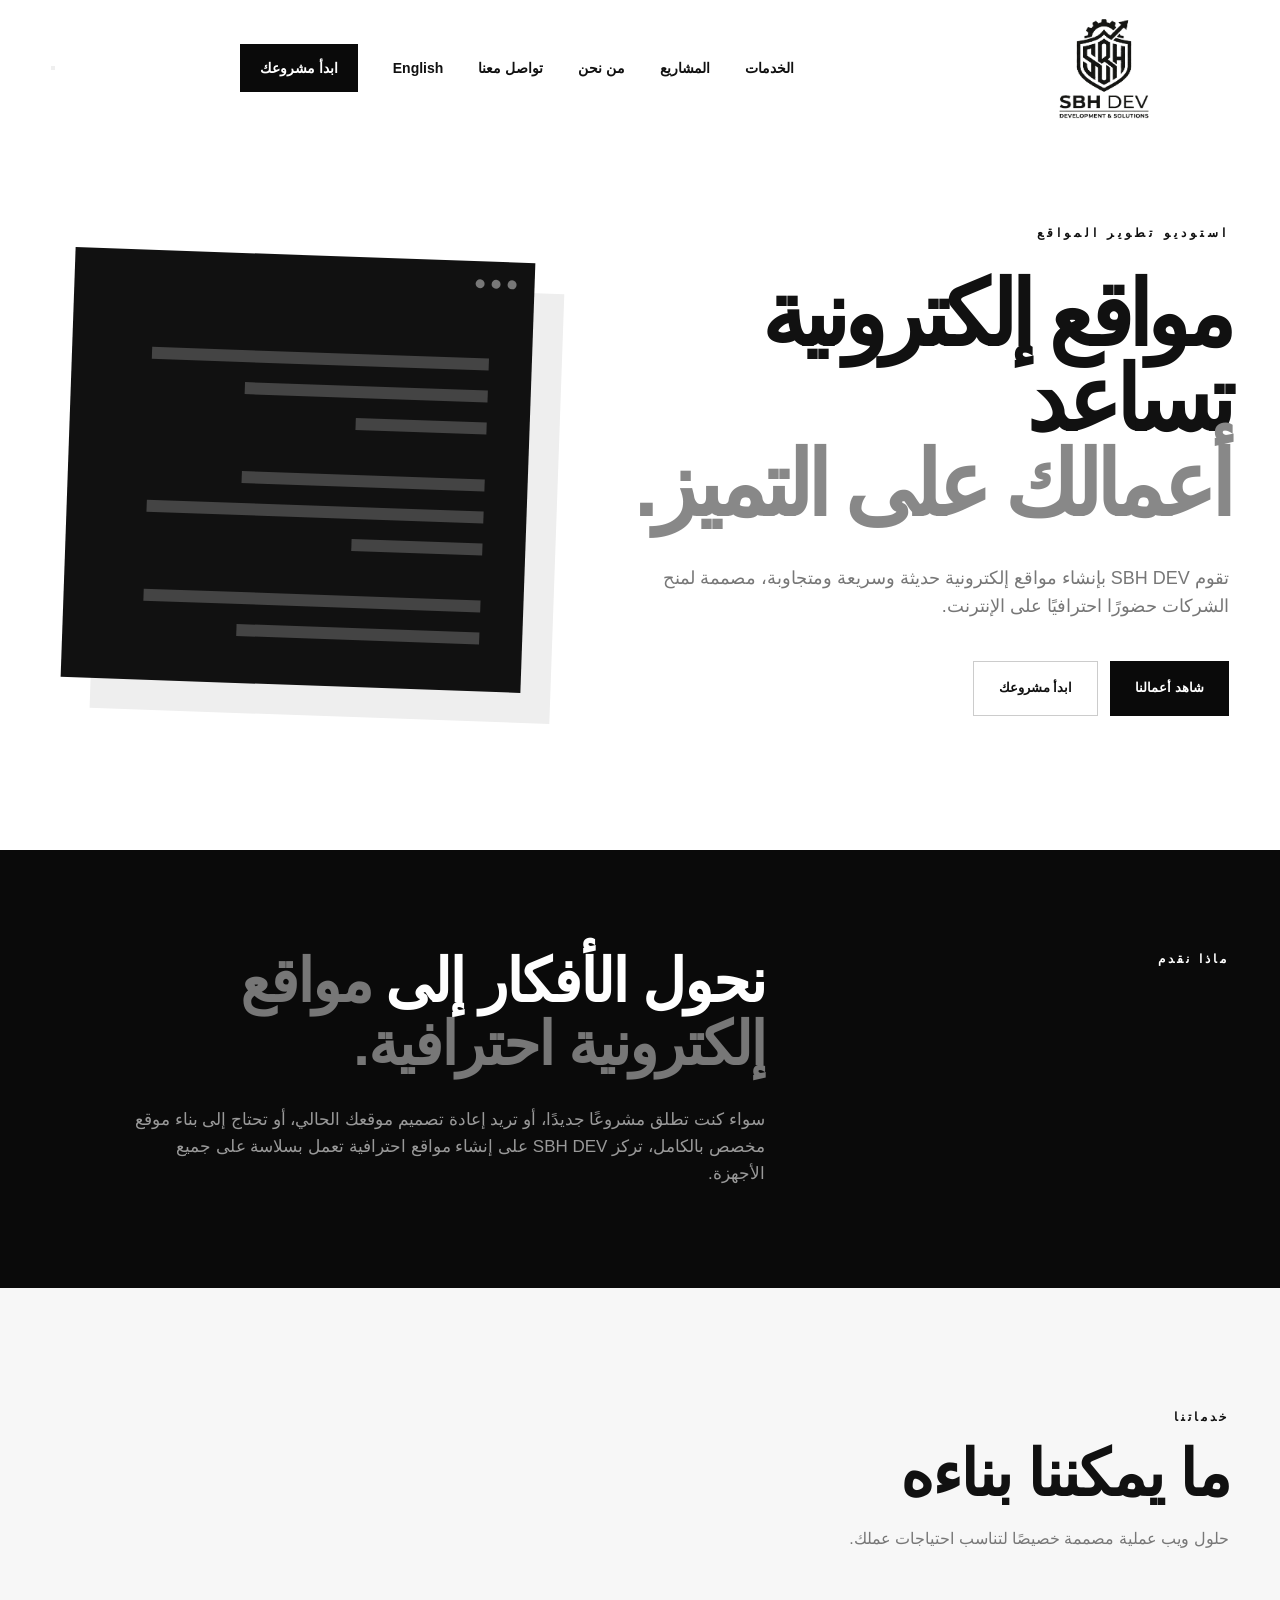
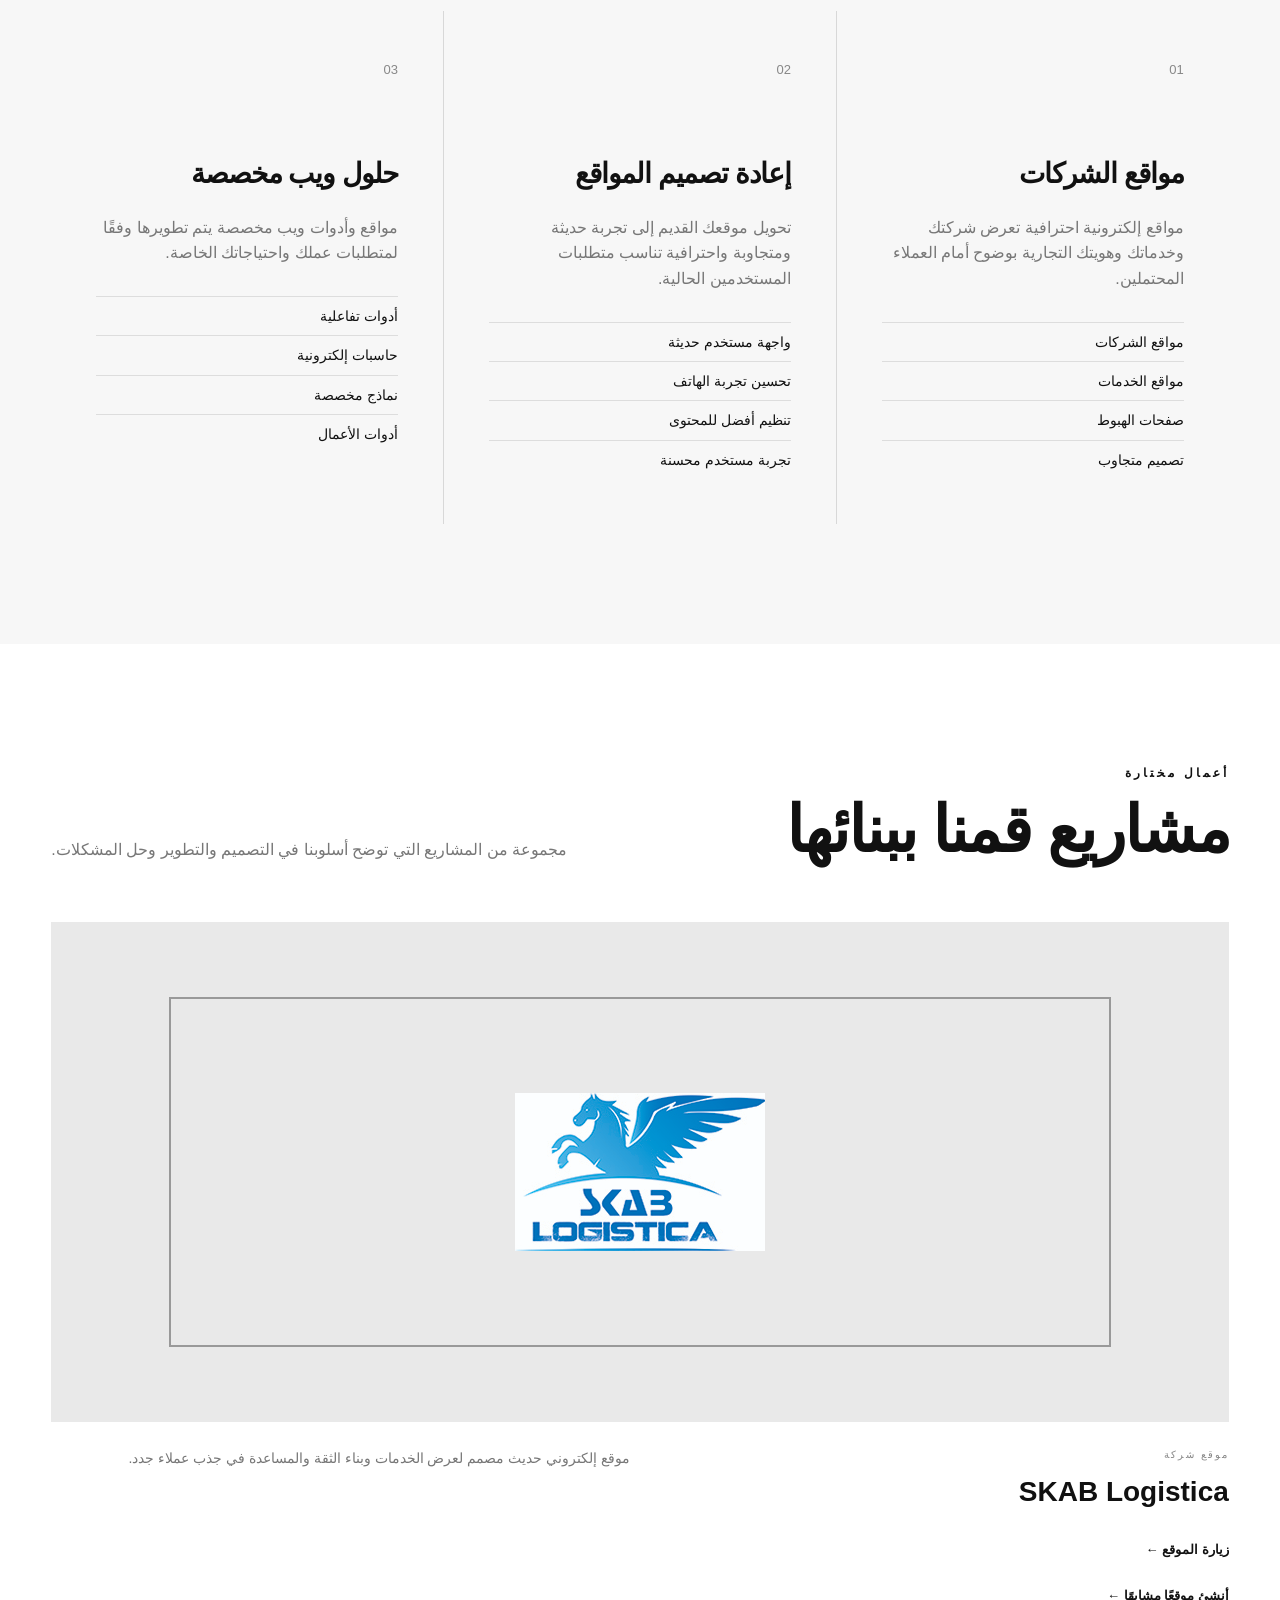
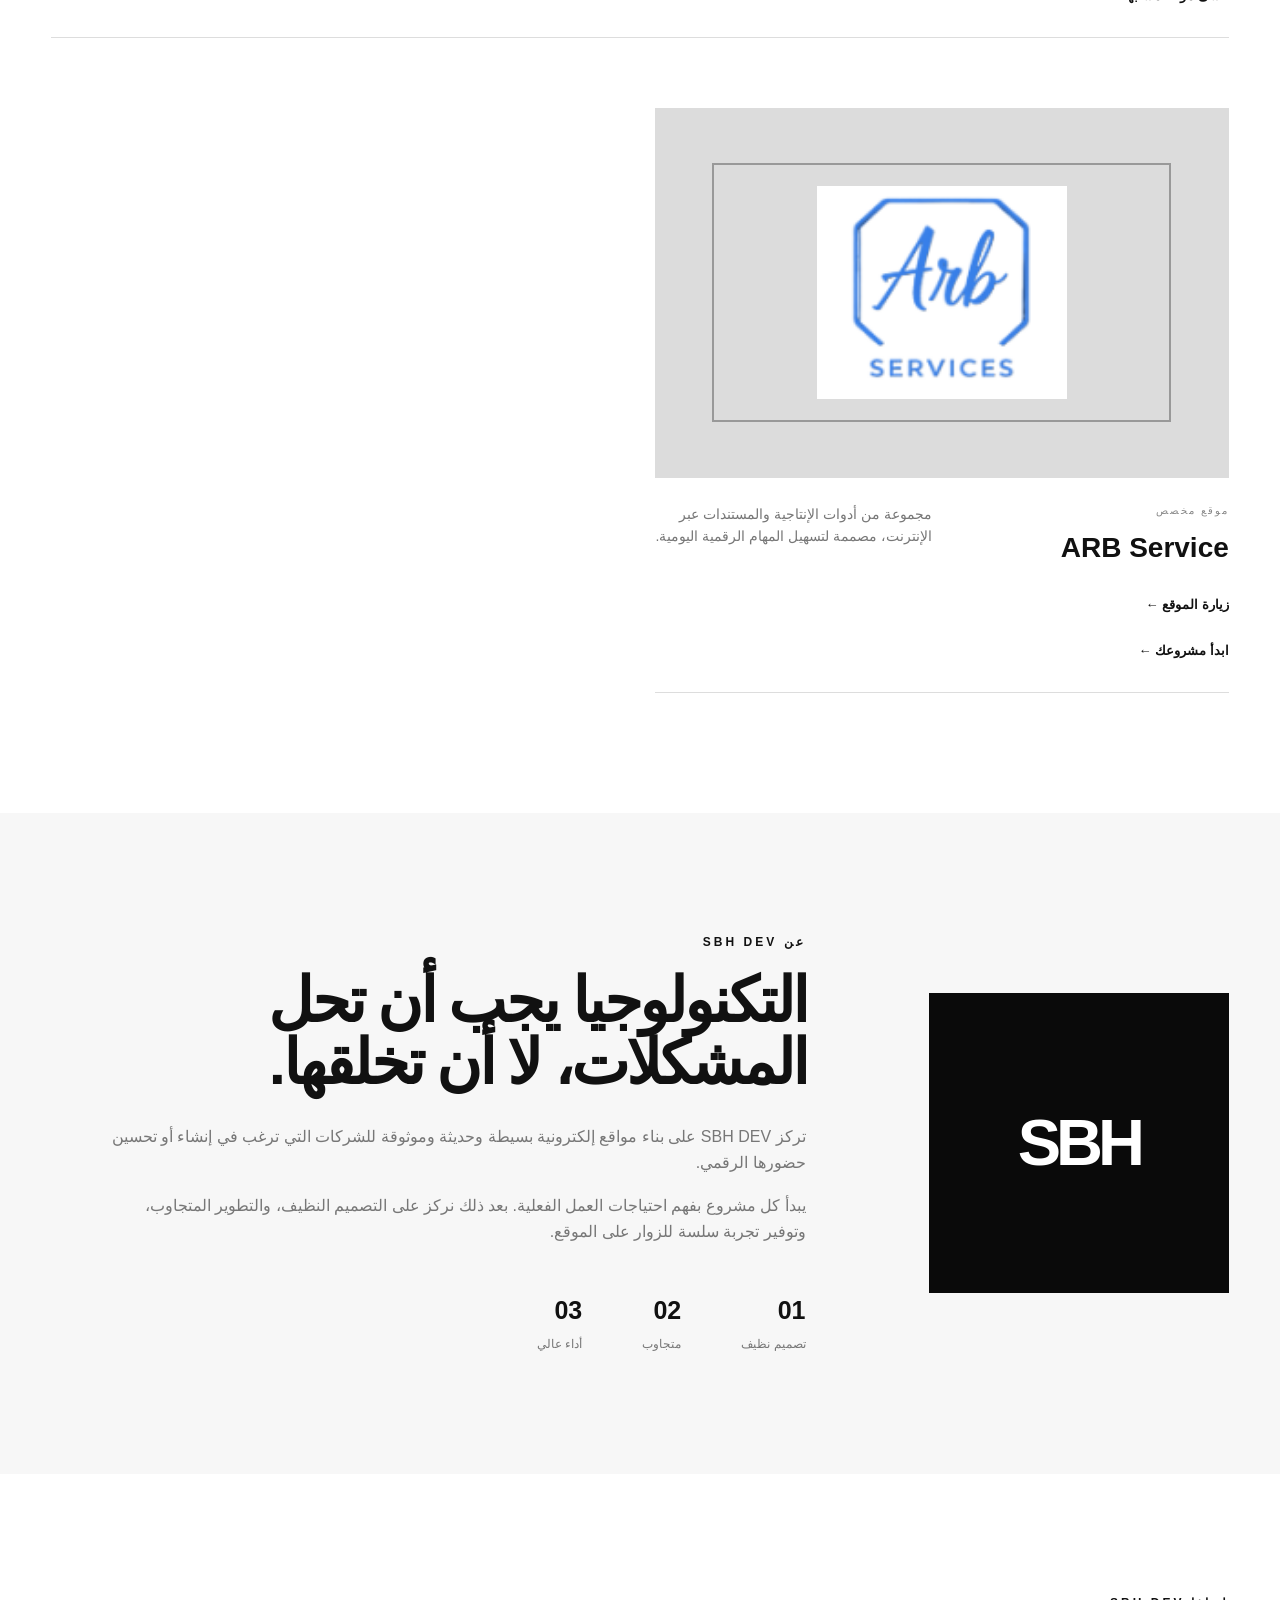
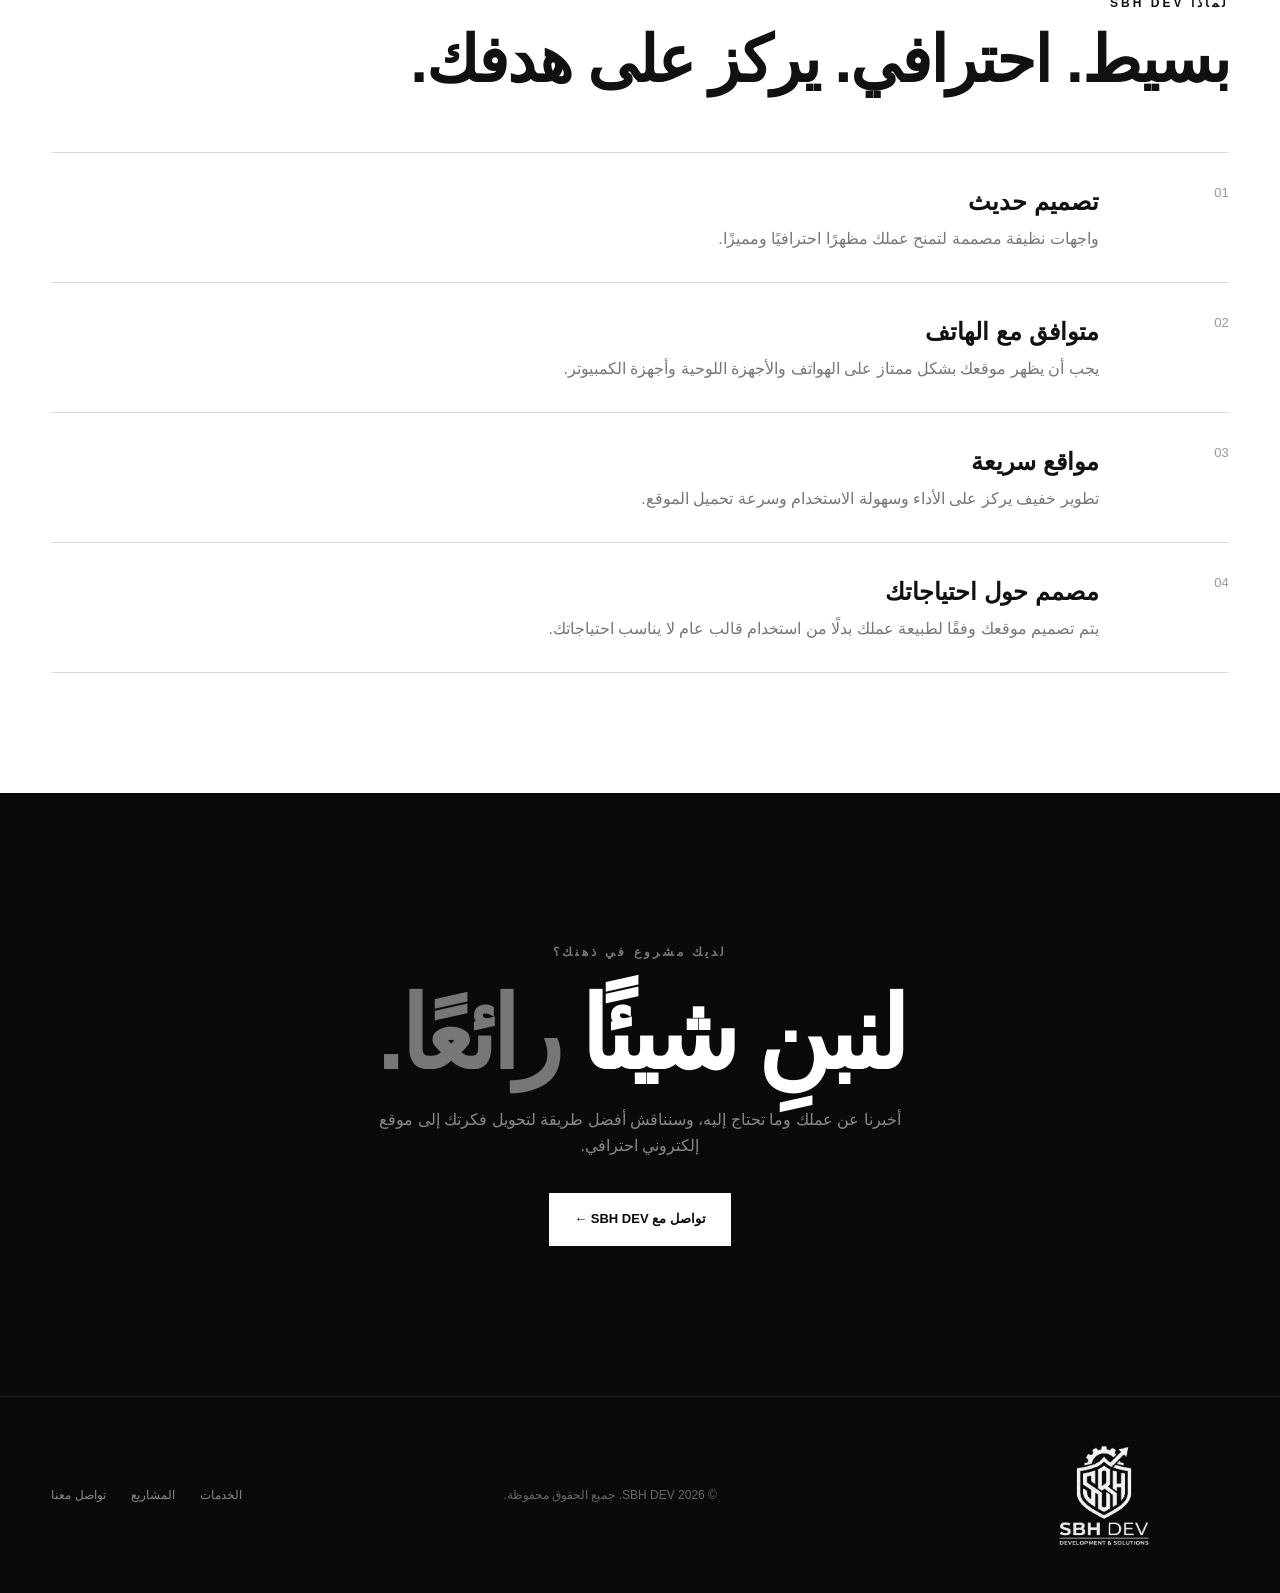
==== ar.html @ 99587f9f "Fix HTML formatting and structure" ====
<!doctype html>
<html lang="ar" dir="rtl">
  <head>
    <meta charset="UTF-8" />
    <meta name="viewport" content="width=device-width, initial-scale=1.0" />

    <meta
      name="description"
      content="SBH DEV تطور مواقع إلكترونية حديثة وسريعة ومتجاوبة للشركات والمؤسسات."
    />

    <meta
      name="keywords"
      content="تطوير المواقع, تصميم المواقع, مواقع الشركات, SBH DEV, تصميم مواقع, الأردن"
    />

    <meta name="author" content="SBH DEV" />
    <link rel="icon" type="image/png" class="logo-brw" href="White.png" />
    <link rel="apple-touch-icon" href="White.png" />

    <title>SBH DEV | مواقع إلكترونية حديثة للشركات الحديثة</title>

    <link rel="stylesheet" href="style.css" />
  </head>

  <body>
    <!-- =========================
         NAVIGATION
    ========================== -->

    <header class="navbar">
      <div class="container nav-container">
        <a href="#home" class="logo">
          <img src="Black.png" alt="SBH DEV Logo" />
        </a>

        <nav class="nav-links">
          <a href="#services">الخدمات</a>
          <a href="#projects">المشاريع</a>
          <a href="#about">من نحن</a>
          <a href="#contact">تواصل معنا</a>
        

        <a href="index.html" class="nav-links"> English </a>
        <a href="#contact" class="nav-button"> ابدأ مشروعك </a>
        
        </nav>

        <!-- Mobile Menu Button -->
    <button class="menu-toggle" id="menuToggle" aria-label="Open menu">
      <span></span>
      <span></span>
      <span></span>
    </button>
      </div>
    </header>
    
    <main>
      <!-- =========================
             HERO
        ========================== -->

      <section id="home" class="hero">
        <div class="container hero-container">
          <div class="hero-content">
            <p class="eyebrow">استوديو تطوير المواقع</p>

            <h1>
              مواقع إلكترونية تساعد
              <span>أعمالك على التميز.</span>
            </h1>

            <p class="hero-description">
              تقوم SBH DEV بإنشاء مواقع إلكترونية حديثة وسريعة ومتجاوبة، مصممة
              لمنح الشركات حضورًا احترافيًا على الإنترنت.
            </p>

            <div class="hero-buttons">
              <a href="#projects" class="button button-white"> شاهد أعمالنا </a>

              <a href="#contact" class="button button-outline"> ابدأ مشروعك </a>
            </div>
          </div>

          <div class="hero-visual">
            <div class="hero-card">
              <div class="card-top">
                <span></span>
                <span></span>
                <span></span>
              </div>

              <div class="code-lines">
                <div class="code-line long"></div>
                <div class="code-line medium"></div>
                <div class="code-line short"></div>

                <div class="code-space"></div>

                <div class="code-line medium"></div>
                <div class="code-line long"></div>
                <div class="code-line short"></div>

                <div class="code-space"></div>

                <div class="code-line long"></div>
                <div class="code-line medium"></div>
              </div>
            </div>
          </div>
        </div>
      </section>

      <!-- =========================
             TRUST / INTRO
        ========================== -->

      <section class="intro">
        <div class="container">
          <div class="intro-grid">
            <div>
              <p class="section-label">ماذا نقدم</p>
            </div>

            <div>
              <h2>
                نحول الأفكار إلى
                <strong>مواقع إلكترونية احترافية.</strong>
              </h2>

              <p>
                سواء كنت تطلق مشروعًا جديدًا، أو تريد إعادة تصميم موقعك الحالي،
                أو تحتاج إلى بناء موقع مخصص بالكامل، تركز SBH DEV على إنشاء
                مواقع احترافية تعمل بسلاسة على جميع الأجهزة.
              </p>
            </div>
          </div>
        </div>
      </section>

      <!-- =========================
             SERVICES
        ========================== -->

      <section id="services" class="section services">
        <div class="container">
          <div class="section-heading">
            <p class="section-label">خدماتنا</p>

            <h2>ما يمكننا بناءه</h2>

            <p>حلول ويب عملية مصممة خصيصًا لتناسب احتياجات عملك.</p>
          </div>

          <div class="services-grid">
            <article class="service-card">
              <span class="service-number">01</span>

              <h3>مواقع الشركات</h3>

              <p>
                مواقع إلكترونية احترافية تعرض شركتك وخدماتك وهويتك التجارية
                بوضوح أمام العملاء المحتملين.
              </p>

              <ul>
                <li>مواقع الشركات</li>
                <li>مواقع الخدمات</li>
                <li>صفحات الهبوط</li>
                <li>تصميم متجاوب</li>
              </ul>
            </article>

            <article class="service-card">
              <span class="service-number">02</span>

              <h3>إعادة تصميم المواقع</h3>

              <p>
                تحويل موقعك القديم إلى تجربة حديثة ومتجاوبة واحترافية تناسب
                متطلبات المستخدمين الحالية.
              </p>

              <ul>
                <li>واجهة مستخدم حديثة</li>
                <li>تحسين تجربة الهاتف</li>
                <li>تنظيم أفضل للمحتوى</li>
                <li>تجربة مستخدم محسنة</li>
              </ul>
            </article>

            <article class="service-card">
              <span class="service-number">03</span>

              <h3>حلول ويب مخصصة</h3>

              <p>
                مواقع وأدوات ويب مخصصة يتم تطويرها وفقًا لمتطلبات عملك
                واحتياجاتك الخاصة.
              </p>

              <ul>
                <li>أدوات تفاعلية</li>
                <li>حاسبات إلكترونية</li>
                <li>نماذج مخصصة</li>
                <li>أدوات الأعمال</li>
              </ul>
            </article>
          </div>
        </div>
      </section>

      <!-- =========================
             PROJECTS
        ========================== -->

      <section id="projects" class="section projects">
        <div class="container">
          <div class="section-heading projects-heading">
            <div>
              <p class="section-label">أعمال مختارة</p>

              <h2>مشاريع قمنا ببنائها</h2>
            </div>

            <p>
              مجموعة من المشاريع التي توضح أسلوبنا في التصميم والتطوير وحل
              المشكلات.
            </p>
          </div>

          <div class="projects-grid">
            <!-- PROJECT 2 -->

            <article class="project-card">
              <div class="project-image project-two">
                <div class="project-placeholder">
                  <img src="skab.JPG" alt="موقع SKAB Logistica" />
                </div>
              </div>

              <div class="project-info">
                <div>
                  <p class="project-type">موقع شركة</p>

                  <h3>SKAB Logistica</h3>
                </div>

                <p>
                  موقع إلكتروني حديث مصمم لعرض الخدمات وبناء الثقة والمساعدة في
                  جذب عملاء جدد.
                </p>

                <a
                  href="https://skablogistics.com"
                  target="_blank"
                  rel="noopener noreferrer"
                  class="project-link"
                >
                  زيارة الموقع ←
                </a>

                <a href="#contact" class="project-link">
                  أنشئ موقعًا مشابهًا ←
                </a>
              </div>
            </article>

            <!-- PROJECT 3 -->

            <article class="project-card">
              <div class="project-image project-three">
                <div class="project-placeholder">
                  <img
                    style="width: 250px; height: auto"
                    src="ARB.png"
                    alt="ARB Service"
                  />
                </div>
              </div>

              <div class="project-info">
                <div>
                  <p class="project-type">موقع مخصص</p>

                  <h3>ARB Service</h3>
                </div>

                <p>
                  مجموعة من أدوات الإنتاجية والمستندات عبر الإنترنت، مصممة
                  لتسهيل المهام الرقمية اليومية.
                </p>

                <a
                  href="https://arb-service.com"
                  target="_blank"
                  rel="noopener noreferrer"
                  class="project-link"
                >
                  زيارة الموقع ←
                </a>

                <a href="#contact" class="project-link"> ابدأ مشروعك ← </a>
              </div>
            </article>
          </div>
        </div>
      </section>

      <!-- =========================
             ABOUT
        ========================== -->

      <section id="about" class="section about">
        <div class="container about-grid">
          <div class="about-number">
            <span>SBH</span>
          </div>

          <div class="about-content">
            <p class="section-label">عن SBH DEV</p>

            <h2>التكنولوجيا يجب أن تحل المشكلات، لا أن تخلقها.</h2>

            <p>
              تركز SBH DEV على بناء مواقع إلكترونية بسيطة وحديثة وموثوقة للشركات
              التي ترغب في إنشاء أو تحسين حضورها الرقمي.
            </p>

            <p>
              يبدأ كل مشروع بفهم احتياجات العمل الفعلية. بعد ذلك نركز على
              التصميم النظيف، والتطوير المتجاوب، وتوفير تجربة سلسة للزوار على
              الموقع.
            </p>

            <div class="about-stats">
              <div>
                <strong>01</strong>
                <span>تصميم نظيف</span>
              </div>

              <div>
                <strong>02</strong>
                <span>متجاوب</span>
              </div>

              <div>
                <strong>03</strong>
                <span>أداء عالي</span>
              </div>
            </div>
          </div>
        </div>
      </section>

      <!-- =========================
             WHY US
        ========================== -->

      <section class="section why-us">
        <div class="container">
          <div class="section-heading">
            <p class="section-label">لماذا SBH DEV</p>

            <h2>بسيط. احترافي. يركز على هدفك.</h2>
          </div>

          <div class="why-grid">
            <div class="why-item">
              <span>01</span>

              <div>
                <h3>تصميم حديث</h3>

                <p>واجهات نظيفة مصممة لتمنح عملك مظهرًا احترافيًا ومميزًا.</p>
              </div>
            </div>

            <div class="why-item">
              <span>02</span>

              <div>
                <h3>متوافق مع الهاتف</h3>

                <p>
                  يجب أن يظهر موقعك بشكل ممتاز على الهواتف والأجهزة اللوحية
                  وأجهزة الكمبيوتر.
                </p>
              </div>
            </div>

            <div class="why-item">
              <span>03</span>

              <div>
                <h3>مواقع سريعة</h3>

                <p>
                  تطوير خفيف يركز على الأداء وسهولة الاستخدام وسرعة تحميل
                  الموقع.
                </p>
              </div>
            </div>

            <div class="why-item">
              <span>04</span>

              <div>
                <h3>مصمم حول احتياجاتك</h3>

                <p>
                  يتم تصميم موقعك وفقًا لطبيعة عملك بدلًا من استخدام قالب عام لا
                  يناسب احتياجاتك.
                </p>
              </div>
            </div>
          </div>
        </div>
      </section>

      <!-- =========================
             CTA
        ========================== -->

      <section id="contact" class="contact">
        <div class="container contact-container">
          <p class="section-label">لديك مشروع في ذهنك؟</p>

          <h2>
            لنبنِ شيئًا
            <span>رائعًا.</span>
          </h2>

          <p>
            أخبرنا عن عملك وما تحتاج إليه، وسنناقش أفضل طريقة لتحويل فكرتك إلى
            موقع إلكتروني احترافي.
          </p>

          <a
            href="mailto:sbh-dev@outlook.com"
            class="button button-white contact-button"
          >
            تواصل مع SBH DEV ←
          </a>
        </div>
      </section>
    </main>

    <!-- =========================
         FOOTER
    ========================== -->

    <footer class="footer">
      <div class="container footer-container">
        <a href="#home" class="logo">
          <img src="White.png" alt="SBH DEV Logo" />
        </a>

        <p>© 2026 SBH DEV. جميع الحقوق محفوظة.</p>

        <div class="footer-links">
          <a href="#services">الخدمات</a>

          <a href="#projects">المشاريع</a>

          <a href="#contact">تواصل معنا</a>
        </div>
      </div>
    </footer>
  </body>
</html>
---- style.css ----
/* =========================================
   RESET
========================================= */

* {
  margin: 0;
  padding: 0;
  box-sizing: border-box;
}

html {
  scroll-behavior: smooth;
}

body {
  font-family: Arial, Helvetica, sans-serif;
  background: #ffffff;
  color: #111111;
  line-height: 1.6;
}

a {
  color: inherit;
  text-decoration: none;
}

img {
  max-width: 100%;
  display: block;
}

/* =========================================
   VARIABLES
========================================= */

:root {
  --black: #0a0a0a;
  --dark: #111111;
  --gray-dark: #444444;
  --gray: #777777;
  --gray-light: #eeeeee;
  --off-white: #f7f7f7;
  --white: #ffffff;

  --container: 1200px;
}

/* =========================================
   GENERAL
========================================= */

.container {
  width: min(92%, var(--container));
  margin: 0 auto;
}

.section {
  padding: 120px 0;
}

.section-label {
  font-size: 12px;
  font-weight: 700;
  letter-spacing: 3px;
  text-transform: uppercase;
}

.section-heading {
  margin-bottom: 60px;
}

.section-heading h2 {
  margin-top: 15px;
  font-size: clamp(38px, 5vw, 64px);
  line-height: 1;
  letter-spacing: -2px;
}

.section-heading > p:last-child {
  margin-top: 20px;
  color: var(--gray);
  max-width: 550px;
}

/* =========================================
   NAVIGATION
========================================= */

.navbar {
  position: absolute;
  top: 0;
  left: 0;
  width: 100%;
  z-index: 100;
  background: transparent;
}

.nav-container {
  min-height: 120px;
  display: flex;
  align-items: center;
  justify-content: space-between;
}

.logo {
  display: flex;
  align-items: center;
}

.logo img {
  width: 250px;
  height: auto;
  display: block;
}

.logo-brw {
  display: flex;
  align-items: center;
  justify-content: center;
  text-decoration: none;
  width: 100%;
  height: 100%;
}

.logo-brw img {
  display: block;
  width: 100%;
  height: 100%;
  max-width: 180px;
  object-fit: contain;
}

.nav-links {
  display: flex;
  align-items: center;
  gap: 35px;
}

.nav-links a {
  font-size: 14px;
  font-weight: 600;
  transition: opacity 0.2s ease;
}

.nav-links a:hover {
  opacity: 0.5;
}

.nav-button {
  background: var(--black);
  color: var(--white);
  padding: 13px 20px;
  font-size: 13px;
  font-weight: 700;
  transition: 0.2s ease;
}

.nav-button:hover {
  background: #333333;
}

/* =========================================
   HERO
========================================= */

.hero {
  min-height: 850px;
  background: var(--white);
  display: flex;
  align-items: center;
  padding-top: 90px;
  overflow: hidden;
}

.hero-container {
  display: grid;
  grid-template-columns: 1.1fr 0.9fr;
  align-items: center;
  gap: 80px;
}

.eyebrow {
  font-size: 12px;
  font-weight: 700;
  letter-spacing: 4px;
  margin-bottom: 30px;
}

.hero h1 {
  max-width: 750px;
  font-size: clamp(55px, 7vw, 96px);
  line-height: 0.95;
  letter-spacing: -6px;
  font-weight: 900;
}

.hero h1 span {
  display: block;
  color: #888888;
}

.hero-description {
  max-width: 570px;
  margin-top: 35px;
  font-size: 18px;
  color: var(--gray);
}

.hero-buttons {
  display: flex;
  gap: 12px;
  margin-top: 40px;
  flex-wrap: wrap;
}

.button {
  display: inline-flex;
  align-items: center;
  justify-content: center;
  padding: 16px 25px;
  font-size: 13px;
  font-weight: 700;
  transition: 0.2s ease;
}

.button-white {
  background: var(--black);
  color: var(--white);
}

.button-white:hover {
  background: #333333;
}

.button-outline {
  border: 1px solid #cccccc;
}

.button-outline:hover {
  border-color: var(--black);
}

/* =========================================
   HERO VISUAL
========================================= */

.hero-visual {
  display: flex;
  justify-content: center;
}

.hero-card {
  width: 100%;
  max-width: 460px;
  height: 430px;
  background: #111111;
  padding: 18px;
  box-shadow: 30px 30px 0 #eeeeee;
  transform: rotate(2deg);
}

.card-top {
  display: flex;
  gap: 7px;
  padding-bottom: 20px;
}

.card-top span {
  width: 9px;
  height: 9px;
  border-radius: 50%;
  background: #777777;
}

.code-lines {
  padding: 50px 25px;
}

.code-line {
  height: 12px;
  margin-bottom: 20px;
  background: #444444;
}

.code-line.long {
  width: 90%;
}

.code-line.medium {
  width: 65%;
}

.code-line.short {
  width: 35%;
}

.code-space {
  height: 25px;
}

/* =========================================
   INTRO
========================================= */

.intro {
  background: var(--black);
  color: var(--white);
  padding: 100px 0;
}

.intro-grid {
  display: grid;
  grid-template-columns: 0.7fr 1.3fr;
  gap: 80px;
}

.intro h2 {
  font-size: clamp(35px, 5vw, 60px);
  line-height: 1.05;
  letter-spacing: -2px;
  margin-bottom: 30px;
}

.intro h2 strong {
  color: #777777;
}

.intro p:not(.section-label) {
  color: #999999;
  max-width: 650px;
  font-size: 17px;
}

/* =========================================
   SERVICES
========================================= */

.services {
  background: var(--off-white);
}

.services-grid {
  display: grid;
  grid-template-columns: repeat(3, 1fr);
  gap: 1px;
  background: #d8d8d8;
}

.service-card {
  background: var(--off-white);
  padding: 45px;
  min-height: 430px;
  transition: 0.3s ease;
}

.service-card:hover {
  background: var(--white);
}

.service-number {
  font-size: 13px;
  color: #888888;
}

.service-card h3 {
  font-size: 28px;
  margin-top: 70px;
  margin-bottom: 18px;
  letter-spacing: -1px;
}

.service-card > p {
  color: var(--gray);
  margin-bottom: 30px;
}

.service-card ul {
  list-style: none;
}

.service-card li {
  font-size: 14px;
  padding: 8px 0;
  border-top: 1px solid #dddddd;
}

/* =========================================
   PROJECTS
========================================= */

.projects {
  background: var(--white);
}

.projects-heading {
  display: flex;
  justify-content: space-between;
  align-items: flex-end;
  gap: 50px;
}

.projects-heading > p {
  max-width: 400px;
  color: var(--gray);
}

.projects-grid {
  display: grid;
  grid-template-columns: repeat(2, 1fr);
  gap: 70px 30px;
}

.project-card {
  border-bottom: 1px solid #dddddd;
  padding-bottom: 30px;
}

.project-card:first-child {
  grid-column: span 2;
}

.project-card:first-child .project-image {
  height: 500px;
}

.project-image {
  height: 370px;
  background: #eeeeee;
  overflow: hidden;
  display: flex;
  align-items: center;
  justify-content: center;
}

.project-one {
  background: #111111;
}

.project-two {
  background: #e9e9e9;
}

.project-three {
  background: #dcdcdc;
}

.project-browser {
  width: 75%;
  height: 75%;
  background: white;
  box-shadow: 20px 20px 0 rgba(0, 0, 0, 0.15);
}

.browser-bar {
  height: 30px;
  background: #dddddd;
  display: flex;
  align-items: center;
  gap: 5px;
  padding-left: 12px;
}

.browser-bar span {
  width: 7px;
  height: 7px;
  border-radius: 50%;
  background: #777777;
}

.browser-content {
  padding: 40px;
}

.mock-title {
  height: 25px;
  width: 55%;
  background: #111111;
  margin-bottom: 45px;
}

.mock-row {
  display: grid;
  grid-template-columns: repeat(3, 1fr);
  gap: 10px;
}

.mock-row div {
  height: 100px;
  background: #dddddd;
}

.project-placeholder {
  width: 80%;
  height: 70%;
  border: 2px solid #999999;
  display: flex;
  align-items: center;
  justify-content: center;
}

.project-placeholder span {
  font-size: 12px;
  font-weight: 700;
  letter-spacing: 3px;
  color: #777777;
}

.project-info {
  padding-top: 25px;
  display: grid;
  grid-template-columns: 1fr 1fr;
  gap: 20px;
}

.project-type {
  font-size: 10px;
  letter-spacing: 2px;
  color: #888888;
  margin-bottom: 7px;
}

.project-info h3 {
  font-size: 28px;
}

.project-info > p {
  color: var(--gray);
  font-size: 14px;
}

.project-link {
  grid-column: 1 / -1;
  font-size: 13px;
  font-weight: 700;
  margin-top: 5px;
}

/* =========================================
   ABOUT
========================================= */

.about {
  background: var(--off-white);
}

.about-grid {
  display: grid;
  grid-template-columns: 0.6fr 1.4fr;
  gap: 100px;
  align-items: center;
}

.about-number {
  width: 300px;
  height: 300px;
  background: var(--black);
  color: var(--white);
  display: flex;
  align-items: center;
  justify-content: center;
}

.about-number span {
  font-size: 65px;
  font-weight: 900;
  letter-spacing: -5px;
}

.about-content h2 {
  max-width: 750px;
  font-size: clamp(38px, 5vw, 62px);
  line-height: 1;
  letter-spacing: -3px;
  margin: 18px 0 30px;
}

.about-content > p:not(.section-label) {
  max-width: 700px;
  color: var(--gray);
  margin-bottom: 18px;
}

.about-stats {
  display: flex;
  gap: 60px;
  margin-top: 45px;
}

.about-stats div {
  display: flex;
  flex-direction: column;
}

.about-stats strong {
  font-size: 25px;
}

.about-stats span {
  color: var(--gray);
  font-size: 12px;
  margin-top: 5px;
}

/* =========================================
   WHY US
========================================= */

.why-us {
  background: var(--white);
}

.why-grid {
  border-top: 1px solid #dddddd;
}

.why-item {
  display: grid;
  grid-template-columns: 100px 1fr;
  gap: 30px;
  padding: 30px 0;
  border-bottom: 1px solid #dddddd;
}

.why-item > span {
  color: #999999;
  font-size: 13px;
}

.why-item h3 {
  font-size: 24px;
  margin-bottom: 5px;
}

.why-item p {
  color: var(--gray);
}

/* =========================================
   CONTACT
========================================= */

.contact {
  background: var(--black);
  color: var(--white);
  text-align: center;
  padding: 150px 0;
}

.contact-container {
  display: flex;
  flex-direction: column;
  align-items: center;
}

.contact .section-label {
  color: #777777;
}

.contact h2 {
  max-width: 900px;
  margin: 25px auto;
  font-size: clamp(50px, 8vw, 100px);
  line-height: 0.95;
  letter-spacing: -5px;
}

.contact h2 span {
  color: #777777;
}

.contact-container > p:not(.section-label) {
  max-width: 550px;
  color: #888888;
  margin-bottom: 35px;
}

.contact-button {
  background: var(--white);
  color: var(--black);
}

.contact-button:hover {
  background: #dddddd;
}

/* =========================================
   FOOTER
========================================= */

.footer {
  background: var(--black);
  color: var(--white);
  border-top: 1px solid #222222;
  padding: 30px 0;
}

.footer-container {
  display: flex;
  justify-content: space-between;
  align-items: center;
  gap: 30px;
}

.footer p {
  color: #666666;
  font-size: 12px;
}

.footer-links {
  display: flex;
  gap: 25px;
}

.footer-links a {
  color: #888888;
  font-size: 12px;
}

.footer-links a:hover {
  color: white;
}

/* =========================================
   RESPONSIVE
========================================= */

@media (max-width: 900px) {
  .nav-links {
    display: none;
  }

  .hero {
    min-height: auto;
    padding: 150px 0 100px;
  }

  .hero-container {
    grid-template-columns: 1fr;
    gap: 80px;
  }

  .hero h1 {
    letter-spacing: -4px;
  }

  .hero-card {
    max-width: 500px;
  }

  .intro-grid {
    grid-template-columns: 1fr;
    gap: 30px;
  }

  .services-grid {
    grid-template-columns: 1fr;
  }

  .projects-heading {
    display: block;
  }

  .projects-heading > p {
    margin-top: 25px;
  }

  .about-grid {
    grid-template-columns: 1fr;
    gap: 60px;
  }

  .about-number {
    width: 220px;
    height: 220px;
  }

  .project-card:first-child {
    grid-column: span 1;
  }

  .project-card:first-child .project-image {
    height: 370px;
  }
}

@media (max-width: 600px) {
  .section {
    padding: 80px 0;
  }

  .nav-button {
    padding: 10px 14px;
    font-size: 11px;
  }

  .hero {
    padding-top: 130px;
  }

  .hero h1 {
    font-size: 55px;
    letter-spacing: -4px;
  }

  .hero-description {
    font-size: 16px;
  }

  .hero-card {
    height: 300px;
    box-shadow: 15px 15px 0 #eeeeee;
  }

  .code-lines {
    padding: 30px 15px;
  }

  .services-grid {
    gap: 0;
  }

  .service-card {
    padding: 30px;
    min-height: auto;
  }

  .service-card h3 {
    margin-top: 45px;
  }

  .projects-grid {
    grid-template-columns: 1fr;
    gap: 50px;
  }

  .project-image,
  .project-card:first-child .project-image {
    height: 280px;
  }

  .project-info {
    grid-template-columns: 1fr;
  }

  .project-link {
    grid-column: auto;
  }

  .about-content h2 {
    letter-spacing: -2px;
  }

  .about-stats {
    gap: 25px;
  }

  .why-item {
    grid-template-columns: 50px 1fr;
    gap: 15px;
  }

  .contact {
    padding: 100px 0;
  }

  .contact h2 {
    letter-spacing: -3px;
  }

  .footer-container {
    flex-direction: column;
    text-align: center;
  }

  .footer-links {
    justify-content: center;
  }
}
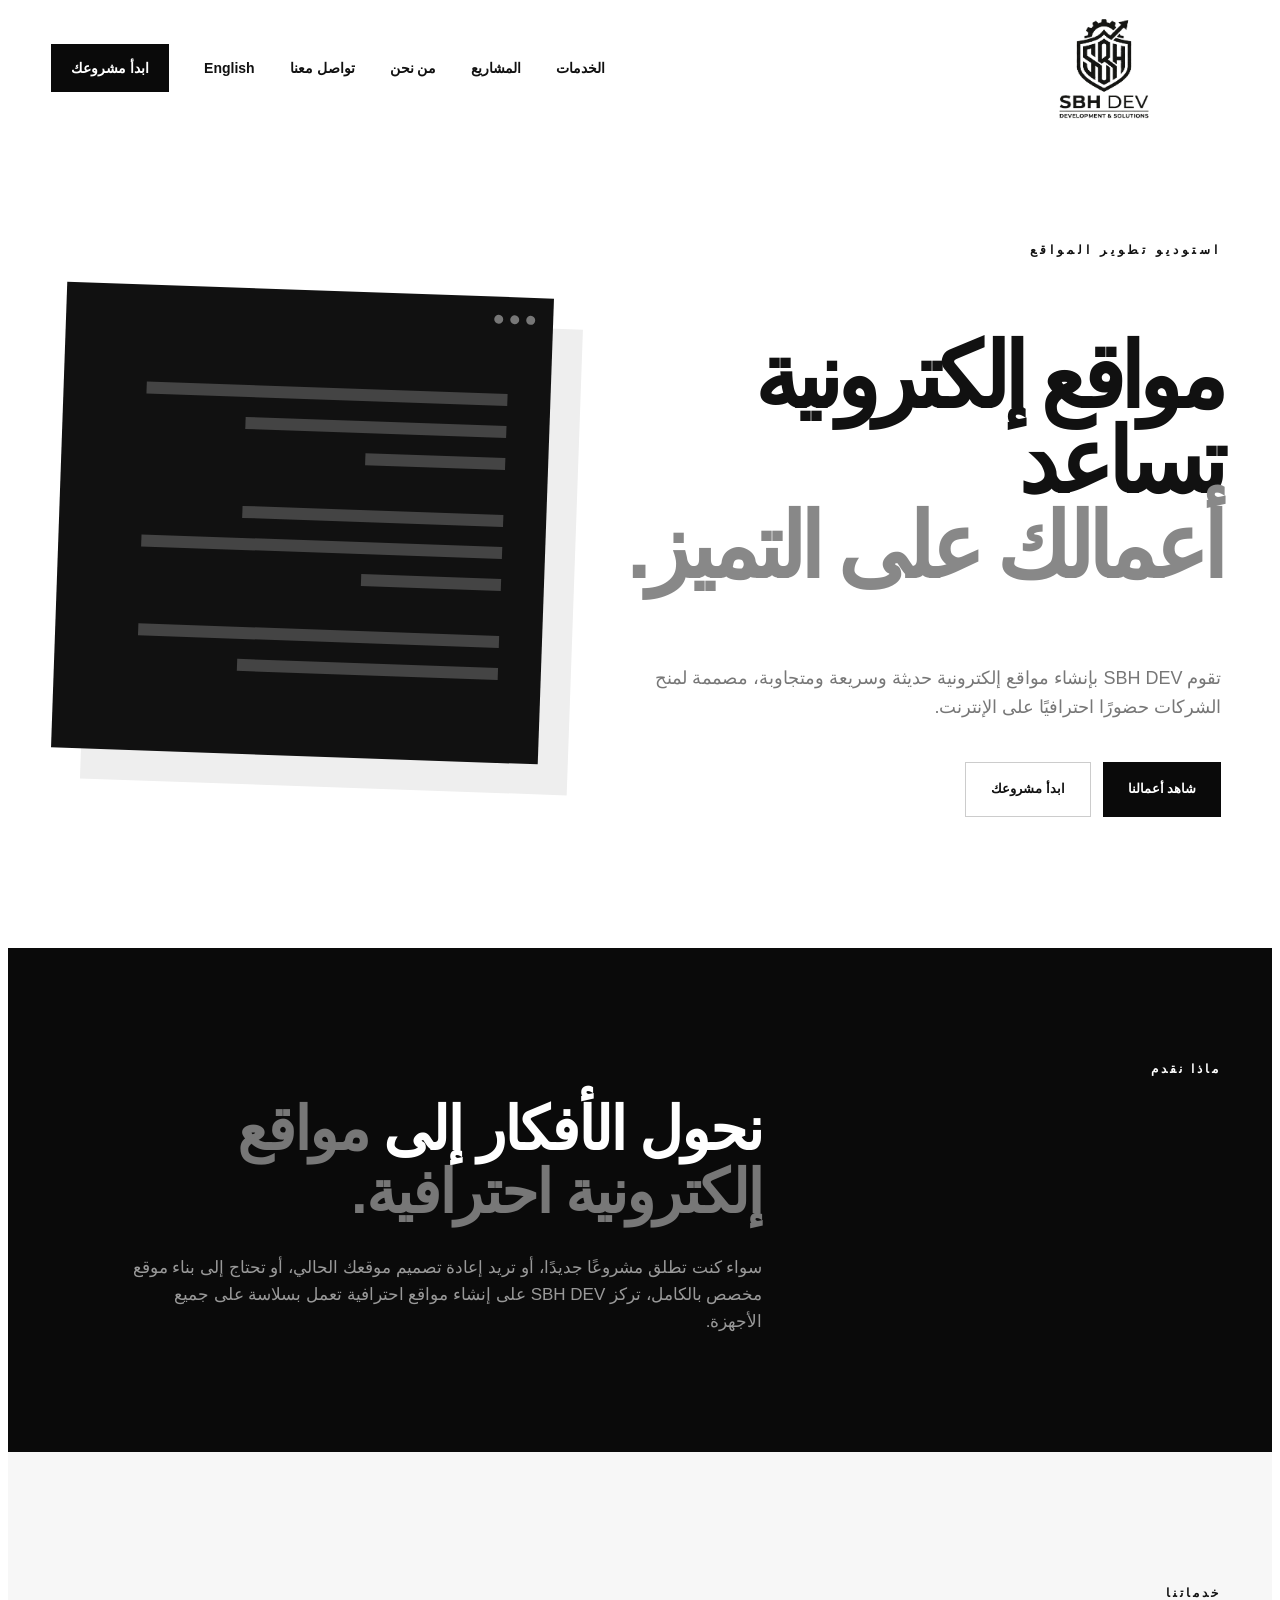
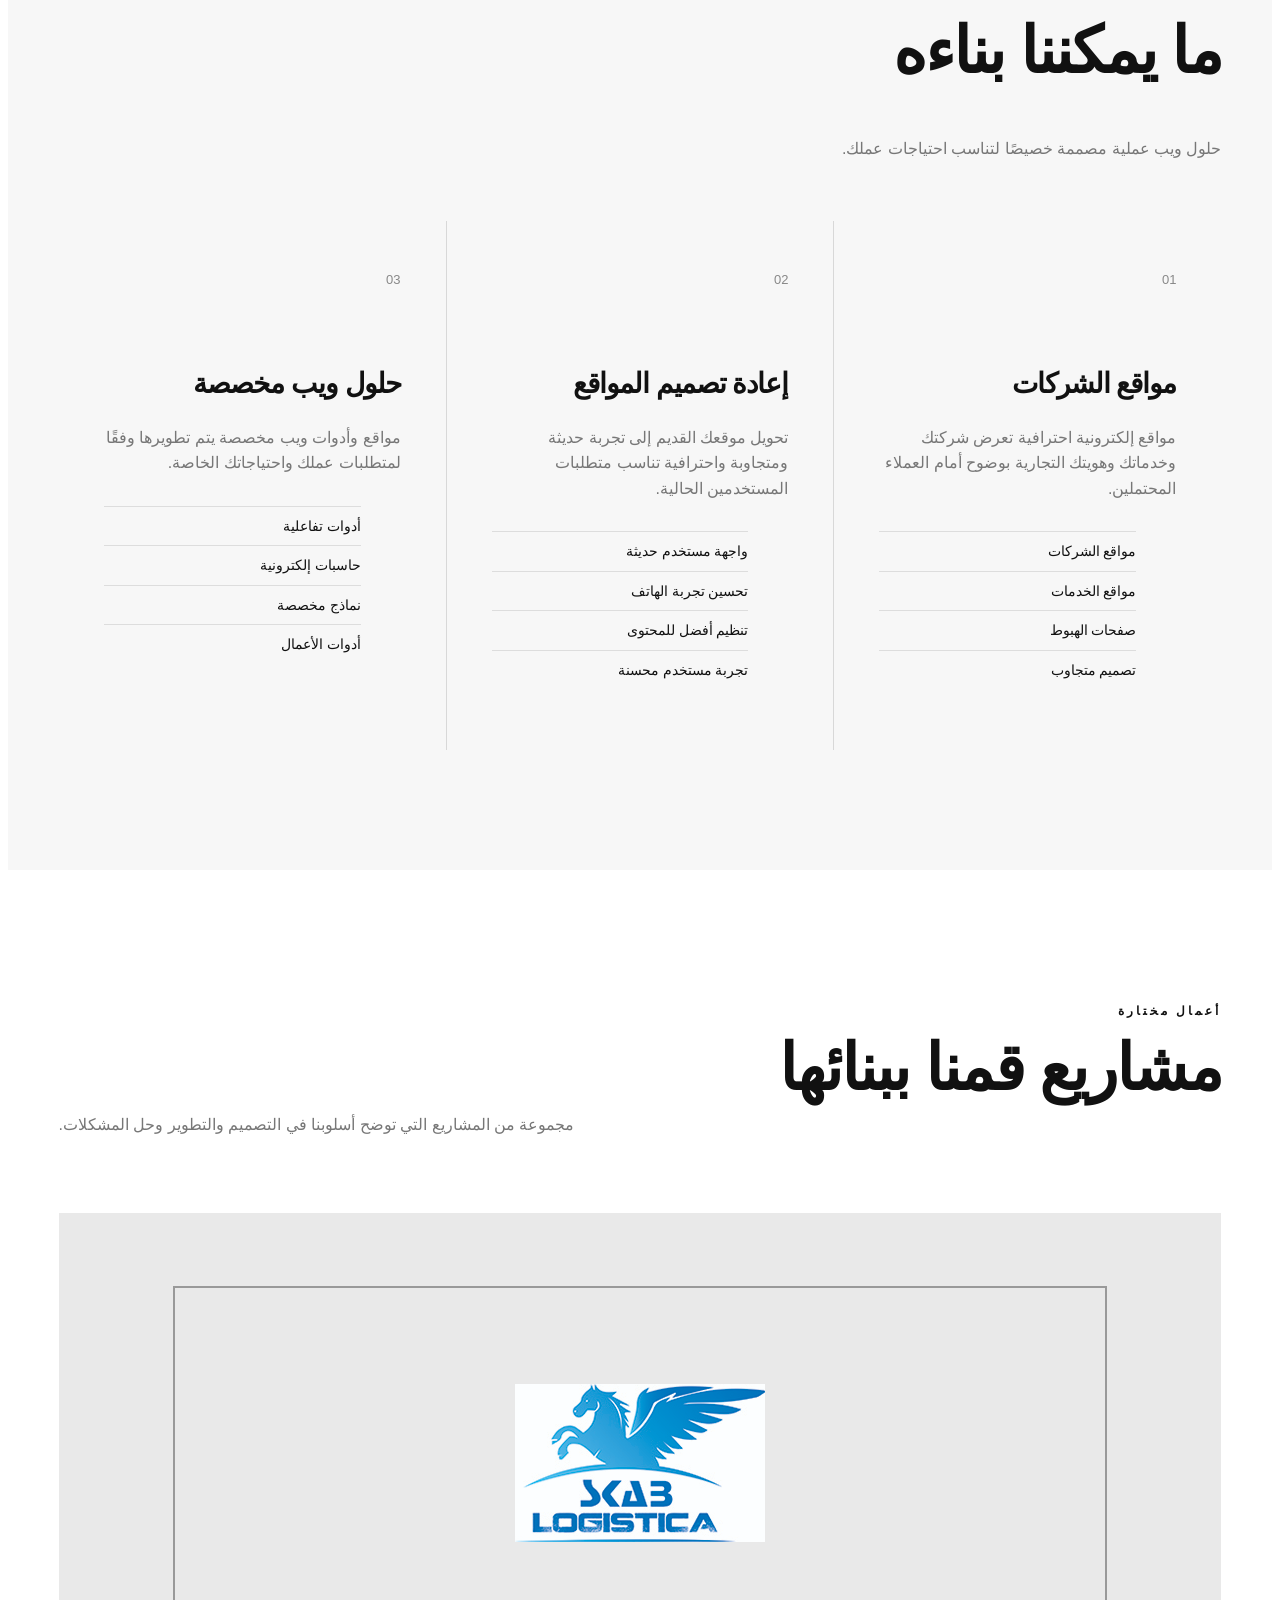
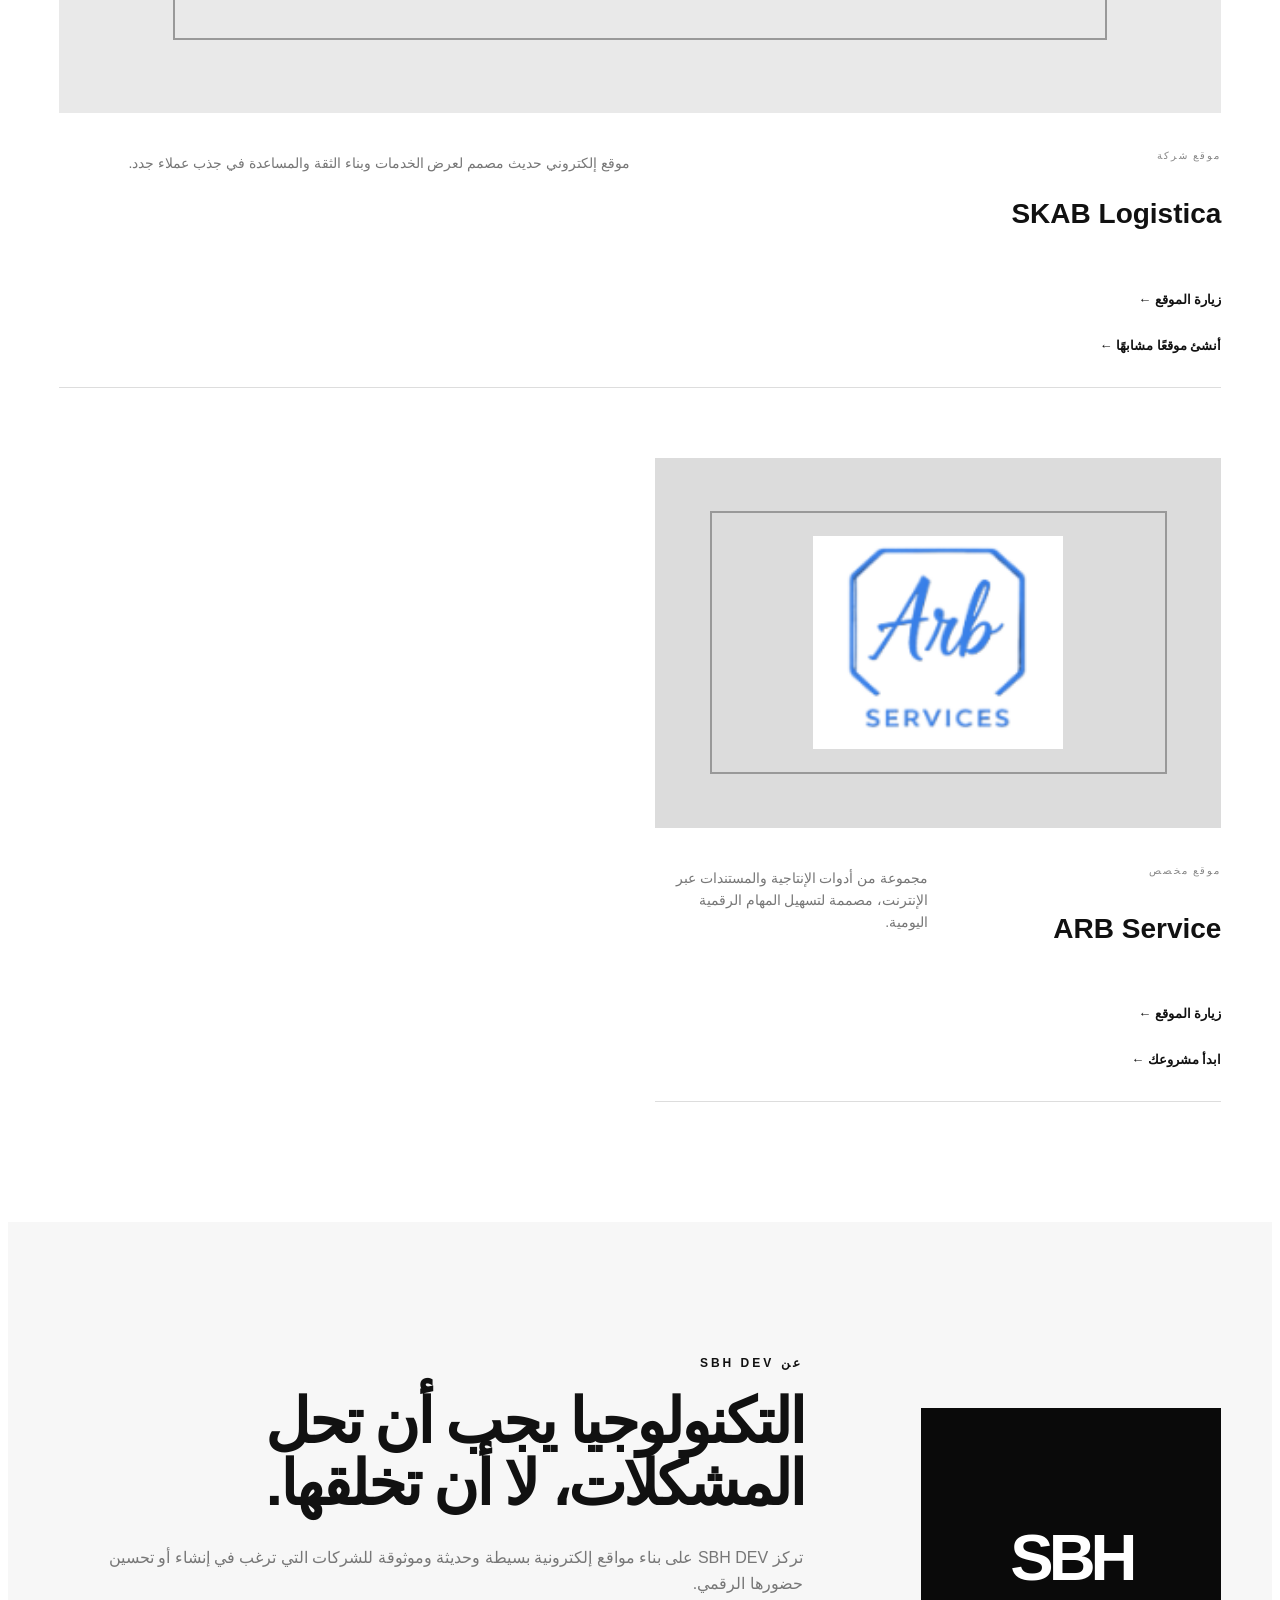
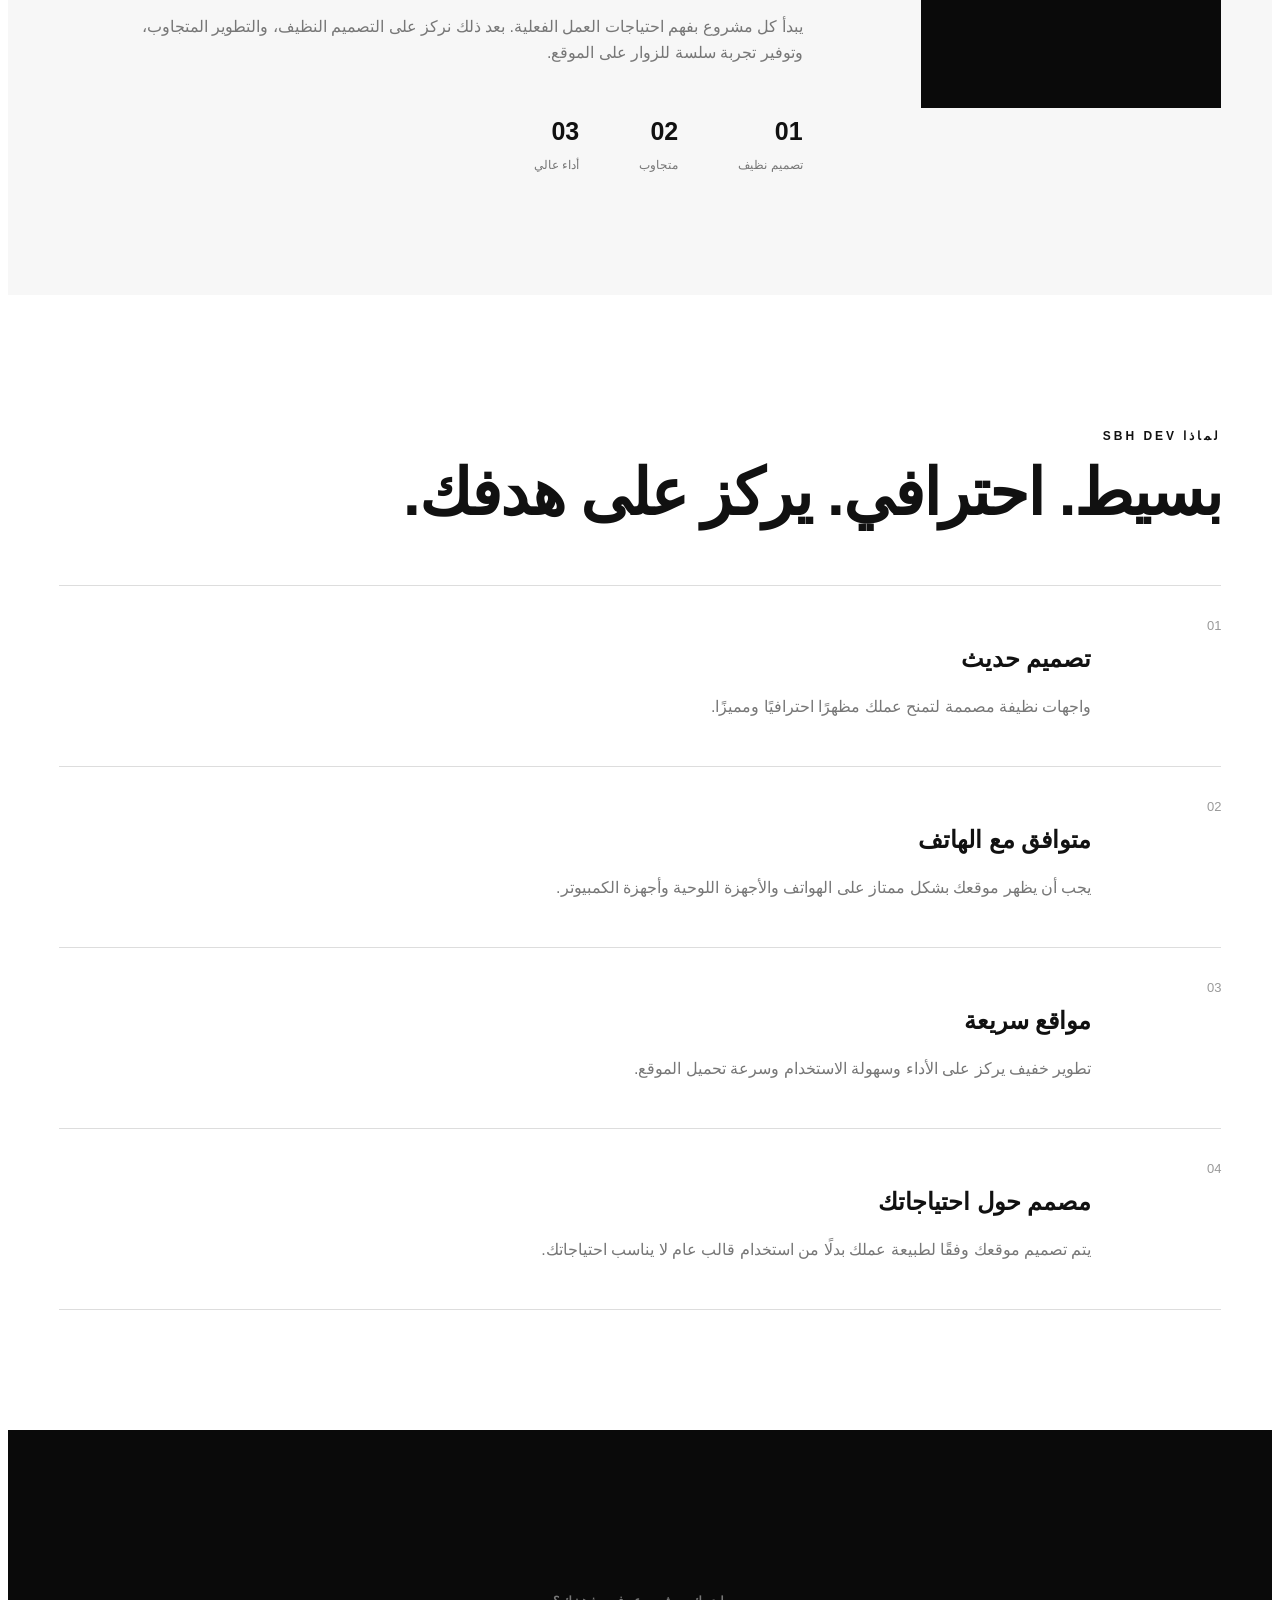
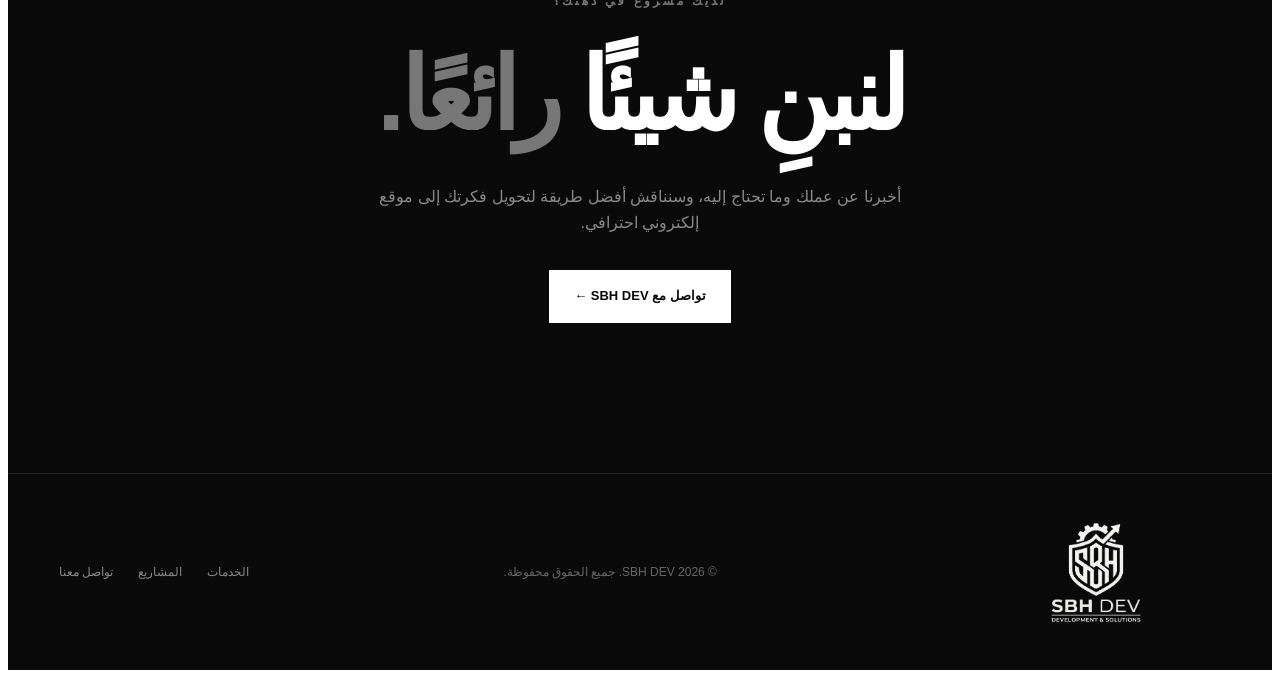
==== commit e18a0ce2: "Update ar.html" ====
--- a/ar.html
+++ b/ar.html
@@ -467,5 +467,22 @@
         </div>
       </div>
     </footer>
+     <script>
+  const menuToggle = document.getElementById('menuToggle');
+  const navMenu = document.getElementById('navMenu');
+
+  menuToggle.addEventListener('click', () => {
+    navMenu.classList.toggle('active');
+    menuToggle.classList.toggle('active');
+  });
+
+  // Close the mobile menu when clicking a link
+  document.querySelectorAll('.nav-links a').forEach(link => {
+    link.addEventListener('click', () => {
+      navMenu.classList.remove('active');
+      menuToggle.classList.remove('active');
+    });
+  });
+</script>
   </body>
 </html>
--- a/style.css
+++ b/style.css
@@ -1,7 +1,154 @@
 /* =========================================
    RESET
 ========================================= */
-
+/* =========================================
+   MOBILE NAVIGATION
+========================================= */
+
+.menu-toggle {
+  display: none;
+  width: 42px;
+  height: 42px;
+  padding: 8px;
+  background: transparent;
+  border: 1px solid #111;
+  cursor: pointer;
+  flex-direction: column;
+  justify-content: center;
+  align-items: center;
+  gap: 5px;
+}
+
+.menu-toggle span {
+  display: block;
+  width: 22px;
+  height: 2px;
+  background: #111;
+  transition: 0.3s ease;
+}
+
+/* =========================================
+   MOBILE
+========================================= */
+
+@media (max-width: 768px) {
+
+  .navbar {
+    position: relative;
+  }
+
+  .nav-container {
+    position: relative;
+    display: flex;
+    align-items: center;
+    justify-content: space-between;
+  }
+
+  /* Show hamburger */
+  .menu-toggle {
+    display: flex;
+  }
+
+  /* Mobile menu */
+  .nav-links {
+    position: absolute;
+    top: 100%;
+    left: 0;
+    right: 0;
+
+    display: flex;
+    flex-direction: column;
+    align-items: stretch;
+
+    background: #fff;
+
+    padding: 20px;
+
+    border-top: 1px solid #111;
+    border-bottom: 1px solid #111;
+
+    gap: 0;
+
+    opacity: 0;
+    visibility: hidden;
+    transform: translateY(-10px);
+
+    transition:
+      opacity 0.25s ease,
+      transform 0.25s ease,
+      visibility 0.25s ease;
+
+    z-index: 999;
+  }
+
+  /* Open menu */
+  .nav-links.active {
+    opacity: 1;
+    visibility: visible;
+    transform: translateY(0);
+  }
+
+  /* Navigation links */
+  .nav-links a {
+    display: block;
+    width: 100%;
+    padding: 15px 5px;
+
+    text-decoration: none;
+
+    border-bottom: 1px solid #ddd;
+  }
+
+  .nav-links a:last-child {
+    border-bottom: none;
+  }
+
+  /* Start a Project button */
+  .nav-links .nav-button {
+    margin-top: 12px;
+    text-align: center;
+    width: 100%;
+  }
+
+  /* Hamburger animation */
+  .menu-toggle.active span:nth-child(1) {
+    transform: translateY(7px) rotate(45deg);
+  }
+
+  .menu-toggle.active span:nth-child(2) {
+    opacity: 0;
+  }
+
+  .menu-toggle.active span:nth-child(3) {
+    transform: translateY(-7px) rotate(-45deg);
+  }
+}
+
+/* =========================================
+   SMALL PHONES
+========================================= */
+
+@media (max-width: 480px) {
+
+  .nav-container {
+    padding-left: 18px;
+    padding-right: 18px;
+  }
+
+  .logo img {
+    max-width: 120px;
+    height: auto;
+  }
+
+  .nav-links {
+    padding: 15px 18px;
+  }
+
+}  /* Revealed state when user taps hamburger menu */
+  .nav-links.active {
+    display: flex;
+  }
+}
 * {
   margin: 0;
   padding: 0;
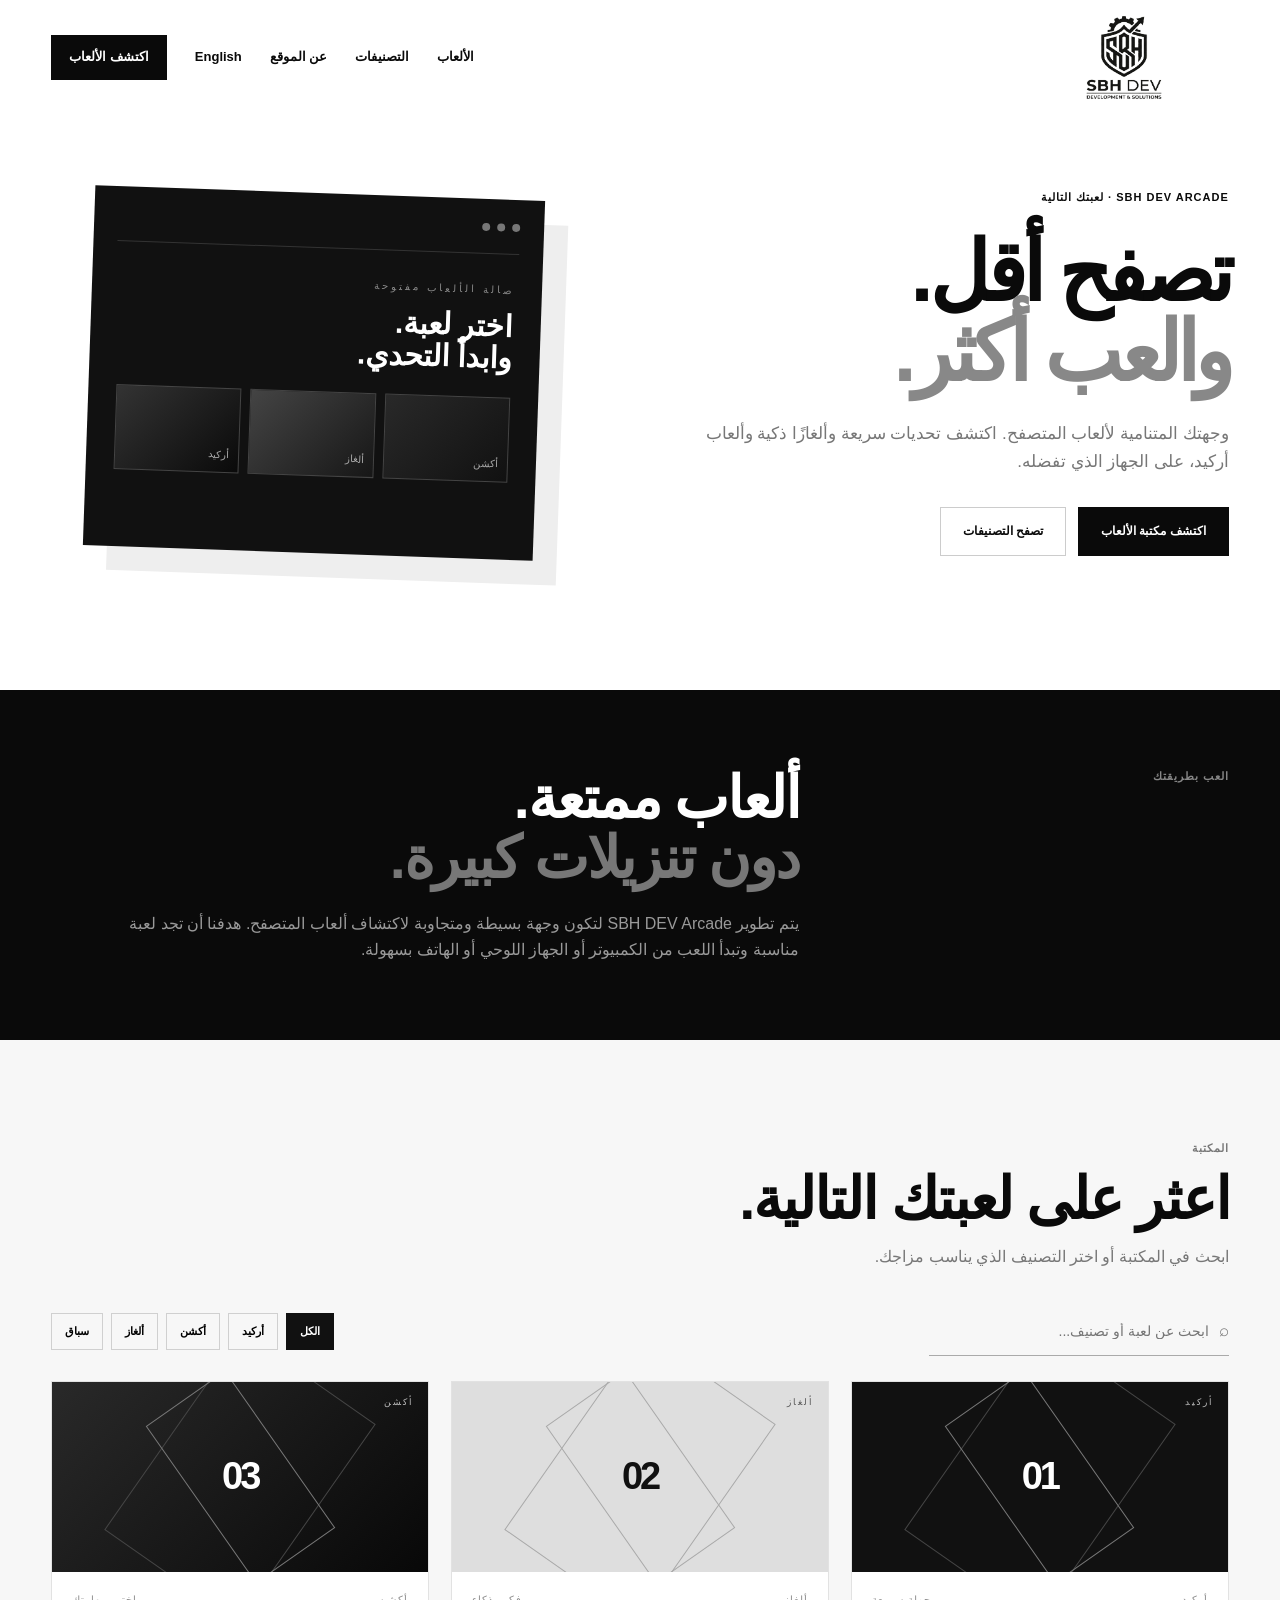
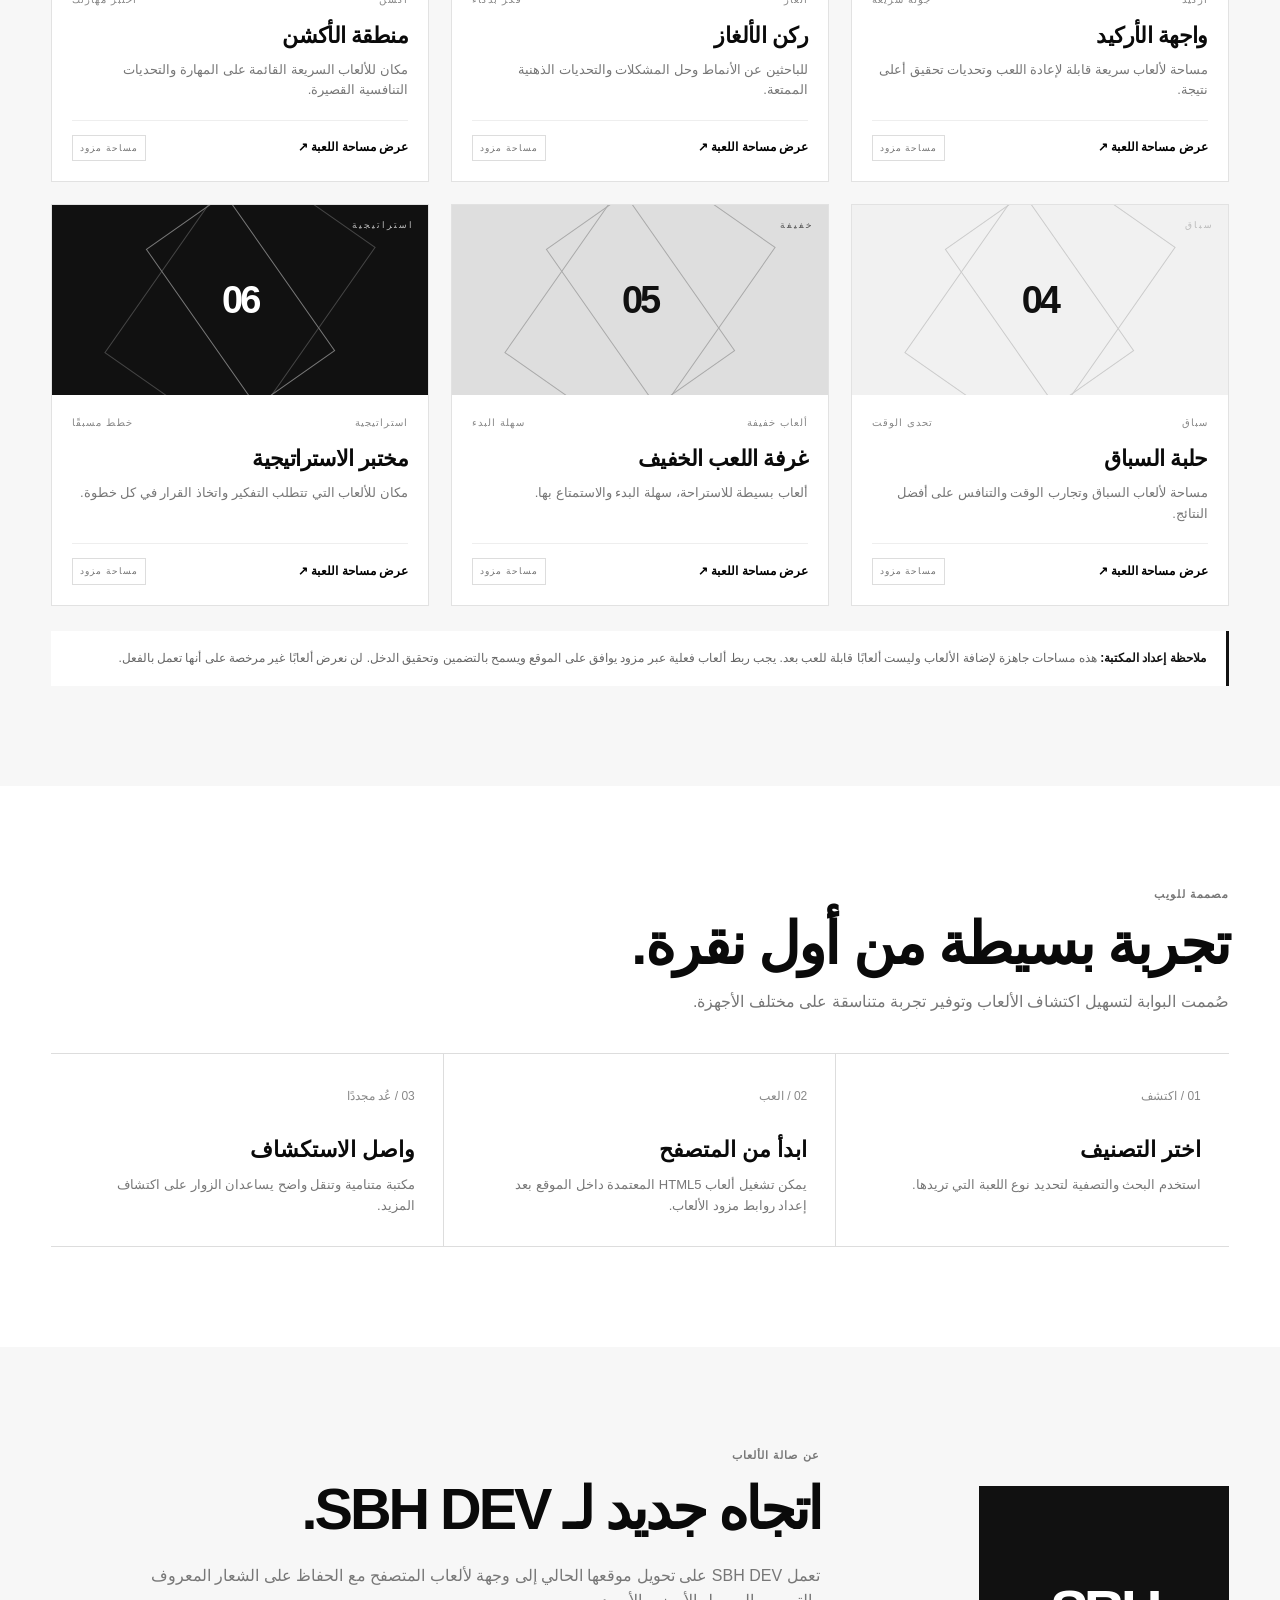
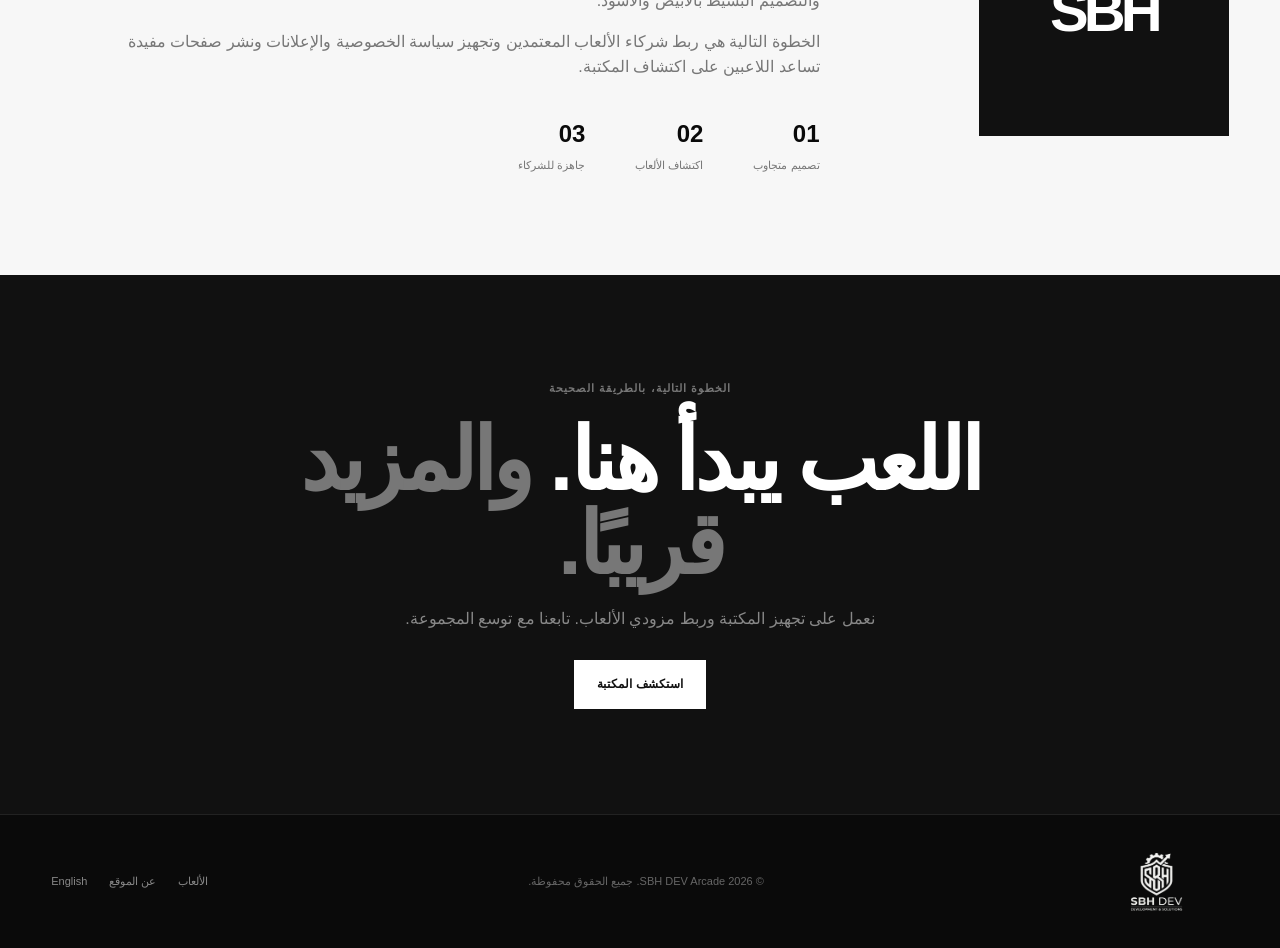
==== commit 2c21add3: "Add files via upload" ====
--- a/ar.html
+++ b/ar.html
@@ -1,488 +1,45 @@
-<!doctype html>
-<html lang="ar" dir="rtl">
-  <head>
-    <meta charset="UTF-8" />
-    <meta name="viewport" content="width=device-width, initial-scale=1.0" />
-
-    <meta
-      name="description"
-      content="SBH DEV تطور مواقع إلكترونية حديثة وسريعة ومتجاوبة للشركات والمؤسسات."
-    />
-
-    <meta
-      name="keywords"
-      content="تطوير المواقع, تصميم المواقع, مواقع الشركات, SBH DEV, تصميم مواقع, الأردن"
-    />
-
-    <meta name="author" content="SBH DEV" />
-    <link rel="icon" type="image/png" class="logo-brw" href="White.png" />
-    <link rel="apple-touch-icon" href="White.png" />
-
-    <title>SBH DEV | مواقع إلكترونية حديثة للشركات الحديثة</title>
-
-    <link rel="stylesheet" href="style.css" />
-  </head>
-
-  <body>
-    <!-- =========================
-         NAVIGATION
-    ========================== -->
-
-    <header class="navbar">
-      <div class="container nav-container">
-        <a href="#home" class="logo">
-          <img src="Black.png" alt="SBH DEV Logo" />
-        </a>
-
-        <nav class="nav-links">
-          <a href="#services">الخدمات</a>
-          <a href="#projects">المشاريع</a>
-          <a href="#about">من نحن</a>
-          <a href="#contact">تواصل معنا</a>
-        
-
-        <a href="index.html" class="nav-links"> English </a>
-        <a href="#contact" class="nav-button"> ابدأ مشروعك </a>
-        
-        </nav>
-
-        <!-- Mobile Menu Button -->
-    <button class="menu-toggle" id="menuToggle" aria-label="Open menu">
-      <span></span>
-      <span></span>
-      <span></span>
-    </button>
-      </div>
-    </header>
-    
-    <main>
-      <!-- =========================
-             HERO
-        ========================== -->
-
-      <section id="home" class="hero">
-        <div class="container hero-container">
-          <div class="hero-content">
-            <p class="eyebrow">استوديو تطوير المواقع</p>
-
-            <h1>
-              مواقع إلكترونية تساعد
-              <span>أعمالك على التميز.</span>
-            </h1>
-
-            <p class="hero-description">
-              تقوم SBH DEV بإنشاء مواقع إلكترونية حديثة وسريعة ومتجاوبة، مصممة
-              لمنح الشركات حضورًا احترافيًا على الإنترنت.
-            </p>
-
-            <div class="hero-buttons">
-              <a href="#projects" class="button button-white"> شاهد أعمالنا </a>
-
-              <a href="#contact" class="button button-outline"> ابدأ مشروعك </a>
-            </div>
-          </div>
-
-          <div class="hero-visual">
-            <div class="hero-card">
-              <div class="card-top">
-                <span></span>
-                <span></span>
-                <span></span>
-              </div>
-
-              <div class="code-lines">
-                <div class="code-line long"></div>
-                <div class="code-line medium"></div>
-                <div class="code-line short"></div>
-
-                <div class="code-space"></div>
-
-                <div class="code-line medium"></div>
-                <div class="code-line long"></div>
-                <div class="code-line short"></div>
-
-                <div class="code-space"></div>
-
-                <div class="code-line long"></div>
-                <div class="code-line medium"></div>
-              </div>
-            </div>
-          </div>
-        </div>
-      </section>
-
-      <!-- =========================
-             TRUST / INTRO
-        ========================== -->
-
-      <section class="intro">
-        <div class="container">
-          <div class="intro-grid">
-            <div>
-              <p class="section-label">ماذا نقدم</p>
-            </div>
-
-            <div>
-              <h2>
-                نحول الأفكار إلى
-                <strong>مواقع إلكترونية احترافية.</strong>
-              </h2>
-
-              <p>
-                سواء كنت تطلق مشروعًا جديدًا، أو تريد إعادة تصميم موقعك الحالي،
-                أو تحتاج إلى بناء موقع مخصص بالكامل، تركز SBH DEV على إنشاء
-                مواقع احترافية تعمل بسلاسة على جميع الأجهزة.
-              </p>
-            </div>
-          </div>
-        </div>
-      </section>
-
-      <!-- =========================
-             SERVICES
-        ========================== -->
-
-      <section id="services" class="section services">
-        <div class="container">
-          <div class="section-heading">
-            <p class="section-label">خدماتنا</p>
-
-            <h2>ما يمكننا بناءه</h2>
-
-            <p>حلول ويب عملية مصممة خصيصًا لتناسب احتياجات عملك.</p>
-          </div>
-
-          <div class="services-grid">
-            <article class="service-card">
-              <span class="service-number">01</span>
-
-              <h3>مواقع الشركات</h3>
-
-              <p>
-                مواقع إلكترونية احترافية تعرض شركتك وخدماتك وهويتك التجارية
-                بوضوح أمام العملاء المحتملين.
-              </p>
-
-              <ul>
-                <li>مواقع الشركات</li>
-                <li>مواقع الخدمات</li>
-                <li>صفحات الهبوط</li>
-                <li>تصميم متجاوب</li>
-              </ul>
-            </article>
-
-            <article class="service-card">
-              <span class="service-number">02</span>
-
-              <h3>إعادة تصميم المواقع</h3>
-
-              <p>
-                تحويل موقعك القديم إلى تجربة حديثة ومتجاوبة واحترافية تناسب
-                متطلبات المستخدمين الحالية.
-              </p>
-
-              <ul>
-                <li>واجهة مستخدم حديثة</li>
-                <li>تحسين تجربة الهاتف</li>
-                <li>تنظيم أفضل للمحتوى</li>
-                <li>تجربة مستخدم محسنة</li>
-              </ul>
-            </article>
-
-            <article class="service-card">
-              <span class="service-number">03</span>
-
-              <h3>حلول ويب مخصصة</h3>
-
-              <p>
-                مواقع وأدوات ويب مخصصة يتم تطويرها وفقًا لمتطلبات عملك
-                واحتياجاتك الخاصة.
-              </p>
-
-              <ul>
-                <li>أدوات تفاعلية</li>
-                <li>حاسبات إلكترونية</li>
-                <li>نماذج مخصصة</li>
-                <li>أدوات الأعمال</li>
-              </ul>
-            </article>
-          </div>
-        </div>
-      </section>
-
-      <!-- =========================
-             PROJECTS
-        ========================== -->
-
-      <section id="projects" class="section projects">
-        <div class="container">
-          <div class="section-heading projects-heading">
-            <div>
-              <p class="section-label">أعمال مختارة</p>
-
-              <h2>مشاريع قمنا ببنائها</h2>
-            </div>
-
-            <p>
-              مجموعة من المشاريع التي توضح أسلوبنا في التصميم والتطوير وحل
-              المشكلات.
-            </p>
-          </div>
-
-          <div class="projects-grid">
-            <!-- PROJECT 2 -->
-
-            <article class="project-card">
-              <div class="project-image project-two">
-                <div class="project-placeholder">
-                  <img src="skab.JPG" alt="موقع SKAB Logistica" />
-                </div>
-              </div>
-
-              <div class="project-info">
-                <div>
-                  <p class="project-type">موقع شركة</p>
-
-                  <h3>SKAB Logistica</h3>
-                </div>
-
-                <p>
-                  موقع إلكتروني حديث مصمم لعرض الخدمات وبناء الثقة والمساعدة في
-                  جذب عملاء جدد.
-                </p>
-
-                <a
-                  href="https://skablogistics.com"
-                  target="_blank"
-                  rel="noopener noreferrer"
-                  class="project-link"
-                >
-                  زيارة الموقع ←
-                </a>
-
-                <a href="#contact" class="project-link">
-                  أنشئ موقعًا مشابهًا ←
-                </a>
-              </div>
-            </article>
-
-            <!-- PROJECT 3 -->
-
-            <article class="project-card">
-              <div class="project-image project-three">
-                <div class="project-placeholder">
-                  <img
-                    style="width: 250px; height: auto"
-                    src="ARB.png"
-                    alt="ARB Service"
-                  />
-                </div>
-              </div>
-
-              <div class="project-info">
-                <div>
-                  <p class="project-type">موقع مخصص</p>
-
-                  <h3>ARB Service</h3>
-                </div>
-
-                <p>
-                  مجموعة من أدوات الإنتاجية والمستندات عبر الإنترنت، مصممة
-                  لتسهيل المهام الرقمية اليومية.
-                </p>
-
-                <a
-                  href="https://arb-service.com"
-                  target="_blank"
-                  rel="noopener noreferrer"
-                  class="project-link"
-                >
-                  زيارة الموقع ←
-                </a>
-
-                <a href="#contact" class="project-link"> ابدأ مشروعك ← </a>
-              </div>
-            </article>
-          </div>
-        </div>
-      </section>
-
-      <!-- =========================
-             ABOUT
-        ========================== -->
-
-      <section id="about" class="section about">
-        <div class="container about-grid">
-          <div class="about-number">
-            <span>SBH</span>
-          </div>
-
-          <div class="about-content">
-            <p class="section-label">عن SBH DEV</p>
-
-            <h2>التكنولوجيا يجب أن تحل المشكلات، لا أن تخلقها.</h2>
-
-            <p>
-              تركز SBH DEV على بناء مواقع إلكترونية بسيطة وحديثة وموثوقة للشركات
-              التي ترغب في إنشاء أو تحسين حضورها الرقمي.
-            </p>
-
-            <p>
-              يبدأ كل مشروع بفهم احتياجات العمل الفعلية. بعد ذلك نركز على
-              التصميم النظيف، والتطوير المتجاوب، وتوفير تجربة سلسة للزوار على
-              الموقع.
-            </p>
-
-            <div class="about-stats">
-              <div>
-                <strong>01</strong>
-                <span>تصميم نظيف</span>
-              </div>
-
-              <div>
-                <strong>02</strong>
-                <span>متجاوب</span>
-              </div>
-
-              <div>
-                <strong>03</strong>
-                <span>أداء عالي</span>
-              </div>
-            </div>
-          </div>
-        </div>
-      </section>
-
-      <!-- =========================
-             WHY US
-        ========================== -->
-
-      <section class="section why-us">
-        <div class="container">
-          <div class="section-heading">
-            <p class="section-label">لماذا SBH DEV</p>
-
-            <h2>بسيط. احترافي. يركز على هدفك.</h2>
-          </div>
-
-          <div class="why-grid">
-            <div class="why-item">
-              <span>01</span>
-
-              <div>
-                <h3>تصميم حديث</h3>
-
-                <p>واجهات نظيفة مصممة لتمنح عملك مظهرًا احترافيًا ومميزًا.</p>
-              </div>
-            </div>
-
-            <div class="why-item">
-              <span>02</span>
-
-              <div>
-                <h3>متوافق مع الهاتف</h3>
-
-                <p>
-                  يجب أن يظهر موقعك بشكل ممتاز على الهواتف والأجهزة اللوحية
-                  وأجهزة الكمبيوتر.
-                </p>
-              </div>
-            </div>
-
-            <div class="why-item">
-              <span>03</span>
-
-              <div>
-                <h3>مواقع سريعة</h3>
-
-                <p>
-                  تطوير خفيف يركز على الأداء وسهولة الاستخدام وسرعة تحميل
-                  الموقع.
-                </p>
-              </div>
-            </div>
-
-            <div class="why-item">
-              <span>04</span>
-
-              <div>
-                <h3>مصمم حول احتياجاتك</h3>
-
-                <p>
-                  يتم تصميم موقعك وفقًا لطبيعة عملك بدلًا من استخدام قالب عام لا
-                  يناسب احتياجاتك.
-                </p>
-              </div>
-            </div>
-          </div>
-        </div>
-      </section>
-
-      <!-- =========================
-             CTA
-        ========================== -->
-
-      <section id="contact" class="contact">
-        <div class="container contact-container">
-          <p class="section-label">لديك مشروع في ذهنك؟</p>
-
-          <h2>
-            لنبنِ شيئًا
-            <span>رائعًا.</span>
-          </h2>
-
-          <p>
-            أخبرنا عن عملك وما تحتاج إليه، وسنناقش أفضل طريقة لتحويل فكرتك إلى
-            موقع إلكتروني احترافي.
-          </p>
-
-          <a
-            href="mailto:sbh-dev@outlook.com"
-            class="button button-white contact-button"
-          >
-            تواصل مع SBH DEV ←
-          </a>
-        </div>
-      </section>
-    </main>
-
-    <!-- =========================
-         FOOTER
-    ========================== -->
-
-    <footer class="footer">
-      <div class="container footer-container">
-        <a href="#home" class="logo">
-          <img src="White.png" alt="SBH DEV Logo" />
-        </a>
-
-        <p>© 2026 SBH DEV. جميع الحقوق محفوظة.</p>
-
-        <div class="footer-links">
-          <a href="#services">الخدمات</a>
-
-          <a href="#projects">المشاريع</a>
-
-          <a href="#contact">تواصل معنا</a>
-        </div>
-      </div>
-    </footer>
-     <script>
-  const menuToggle = document.getElementById('menuToggle');
-  const navMenu = document.getElementById('navMenu');
-
-  menuToggle.addEventListener('click', () => {
-    navMenu.classList.toggle('active');
-    menuToggle.classList.toggle('active');
-  });
-
-  // Close the mobile menu when clicking a link
-  document.querySelectorAll('.nav-links a').forEach(link => {
-    link.addEventListener('click', () => {
-      navMenu.classList.remove('active');
-      menuToggle.classList.remove('active');
-    });
-  });
-</script>
-  </body>
-</html>
+<!doctype html>
+<html lang="ar" dir="rtl">
+<head>
+<meta charset="UTF-8"><meta name="viewport" content="width=device-width, initial-scale=1">
+<meta name="description" content="اكتشف ألعاب المتصفح على SBH DEV Arcade. تصفح ألعاب الأكشن والألغاز والسباق والأركيد على الكمبيوتر والهاتف.">
+<meta name="keywords" content="ألعاب متصفح, ألعاب مجانية, ألعاب أونلاين, SBH DEV Arcade">
+<meta name="author" content="SBH DEV"><meta name="theme-color" content="#ffffff">
+<link rel="icon" type="image/png" href="White.png"><link rel="apple-touch-icon" href="White.png">
+<title>SBH DEV Arcade | العب بطريقتك</title><link rel="stylesheet" href="style.css">
+</head>
+<body>
+<header class="navbar"><div class="container nav-container">
+<a href="#home" class="logo" aria-label="الصفحة الرئيسية"><img src="Black.png" alt="شعار SBH DEV"></a>
+<nav class="nav-links" id="navMenu" aria-label="القائمة الرئيسية"><a href="#games">الألعاب</a><a href="#categories">التصنيفات</a><a href="#about">عن الموقع</a><a href="index.html" lang="en">English</a><a href="#games" class="nav-button">اكتشف الألعاب</a></nav>
+<button class="menu-toggle" id="menuToggle" aria-label="فتح القائمة" aria-expanded="false"><span></span><span></span><span></span></button>
+</div></header>
+<main>
+<section id="home" class="hero"><div class="container hero-container"><div class="hero-content">
+<p class="eyebrow">SBH DEV ARCADE · لعبتك التالية</p><h1>تصفح أقل.<span>والعب أكثر.</span></h1>
+<p class="hero-description">وجهتك المتنامية لألعاب المتصفح. اكتشف تحديات سريعة وألغازًا ذكية وألعاب أركيد، على الجهاز الذي تفضله.</p>
+<div class="hero-buttons"><a href="#games" class="button button-white">اكتشف مكتبة الألعاب</a><a href="#categories" class="button button-outline">تصفح التصنيفات</a></div>
+</div><div class="hero-visual" aria-hidden="true"><div class="hero-card"><div class="card-top"><span></span><span></span><span></span></div><div class="portal-preview"><p class="preview-label">صالة الألعاب مفتوحة</p><div class="preview-title">اختر لعبة.<br>وابدأ التحدي.</div><div class="preview-tiles"><div class="preview-tile">أكشن</div><div class="preview-tile">ألغاز</div><div class="preview-tile">أركيد</div></div></div></div></div></div></section>
+<section class="intro"><div class="container intro-grid"><div><p class="section-label">العب بطريقتك</p></div><div><h2>ألعاب ممتعة.<br><strong>دون تنزيلات كبيرة.</strong></h2><p>يتم تطوير SBH DEV Arcade لتكون وجهة بسيطة ومتجاوبة لاكتشاف ألعاب المتصفح. هدفنا أن تجد لعبة مناسبة وتبدأ اللعب من الكمبيوتر أو الجهاز اللوحي أو الهاتف بسهولة.</p></div></div></section>
+<section id="games" class="section games-section"><div class="container">
+<div class="section-heading"><p class="section-label">المكتبة</p><h2>اعثر على لعبتك التالية.</h2><p>ابحث في المكتبة أو اختر التصنيف الذي يناسب مزاجك.</p></div>
+<div class="game-toolbar"><label class="search-wrap"><span aria-hidden="true">⌕</span><input id="gameSearch" type="search" placeholder="ابحث عن لعبة أو تصنيف..." aria-label="البحث عن الألعاب"></label>
+<div class="filters" role="group" aria-label="تصفية الألعاب"><button class="filter-btn active" data-filter="all">الكل</button><button class="filter-btn" data-filter="arcade">أركيد</button><button class="filter-btn" data-filter="action">أكشن</button><button class="filter-btn" data-filter="puzzle">ألغاز</button><button class="filter-btn" data-filter="racing">سباق</button></div></div>
+<div class="games-grid" id="gamesGrid">
+<article class="game-card" data-category="arcade" data-search="arcade quick reflex score challenge أركيد سرعة تحدي"><div class="game-art"><span class="art-category">أركيد</span><span class="art-mark">01</span></div><div class="game-info"><div class="game-meta"><span>أركيد</span><span>جولة سريعة</span></div><h3>واجهة الأركيد</h3><p>مساحة لألعاب سريعة قابلة لإعادة اللعب وتحديات تحقيق أعلى نتيجة.</p><div class="game-actions"><button class="preview-game" data-title="واجهة الأركيد">عرض مساحة اللعبة ↗</button><span class="slot-badge">مساحة مزود</span></div></div></article>
+<article class="game-card" data-category="puzzle" data-search="puzzle logic brain strategy ألغاز ذكاء منطق"><div class="game-art light"><span class="art-category">ألغاز</span><span class="art-mark">02</span></div><div class="game-info"><div class="game-meta"><span>ألغاز</span><span>فكر بذكاء</span></div><h3>ركن الألغاز</h3><p>للباحثين عن الأنماط وحل المشكلات والتحديات الذهنية الممتعة.</p><div class="game-actions"><button class="preview-game" data-title="ركن الألغاز">عرض مساحة اللعبة ↗</button><span class="slot-badge">مساحة مزود</span></div></div></article>
+<article class="game-card" data-category="action" data-search="action skill reflex challenge أكشن مهارة"><div class="game-art gray"><span class="art-category">أكشن</span><span class="art-mark">03</span></div><div class="game-info"><div class="game-meta"><span>أكشن</span><span>اختبر مهارتك</span></div><h3>منطقة الأكشن</h3><p>مكان للألعاب السريعة القائمة على المهارة والتحديات التنافسية القصيرة.</p><div class="game-actions"><button class="preview-game" data-title="منطقة الأكشن">عرض مساحة اللعبة ↗</button><span class="slot-badge">مساحة مزود</span></div></div></article>
+<article class="game-card" data-category="racing" data-search="racing driving speed cars سباق سيارات سرعة"><div class="game-art pale"><span class="art-category">سباق</span><span class="art-mark">04</span></div><div class="game-info"><div class="game-meta"><span>سباق</span><span>تحدى الوقت</span></div><h3>حلبة السباق</h3><p>مساحة لألعاب السباق وتجارب الوقت والتنافس على أفضل النتائج.</p><div class="game-actions"><button class="preview-game" data-title="حلبة السباق">عرض مساحة اللعبة ↗</button><span class="slot-badge">مساحة مزود</span></div></div></article>
+<article class="game-card" data-category="arcade" data-search="classic arcade casual easy play ألعاب خفيفة"><div class="game-art light"><span class="art-category">خفيفة</span><span class="art-mark">05</span></div><div class="game-info"><div class="game-meta"><span>ألعاب خفيفة</span><span>سهلة البدء</span></div><h3>غرفة اللعب الخفيف</h3><p>ألعاب بسيطة للاستراحة، سهلة البدء والاستمتاع بها.</p><div class="game-actions"><button class="preview-game" data-title="غرفة اللعب الخفيف">عرض مساحة اللعبة ↗</button><span class="slot-badge">مساحة مزود</span></div></div></article>
+<article class="game-card" data-category="puzzle" data-search="strategy brain tactics planning استراتيجية تفكير"><div class="game-art"><span class="art-category">استراتيجية</span><span class="art-mark">06</span></div><div class="game-info"><div class="game-meta"><span>استراتيجية</span><span>خطط مسبقًا</span></div><h3>مختبر الاستراتيجية</h3><p>مكان للألعاب التي تتطلب التفكير واتخاذ القرار في كل خطوة.</p><div class="game-actions"><button class="preview-game" data-title="مختبر الاستراتيجية">عرض مساحة اللعبة ↗</button><span class="slot-badge">مساحة مزود</span></div></div></article>
+</div><p id="emptyState" class="empty-state" hidden>لم يتم العثور على ألعاب مطابقة. جرّب البحث أو تصنيفًا آخر.</p>
+<div class="provider-note"><strong>ملاحظة إعداد المكتبة:</strong> هذه مساحات جاهزة لإضافة الألعاب وليست ألعابًا قابلة للعب بعد. يجب ربط ألعاب فعلية عبر مزود يوافق على الموقع ويسمح بالتضمين وتحقيق الدخل. لن نعرض ألعابًا غير مرخصة على أنها تعمل بالفعل.</div>
+</div></section>
+<section id="categories" class="section how-section"><div class="container"><div class="section-heading"><p class="section-label">مصممة للويب</p><h2>تجربة بسيطة من أول نقرة.</h2><p>صُممت البوابة لتسهيل اكتشاف الألعاب وتوفير تجربة متناسقة على مختلف الأجهزة.</p></div><div class="steps-grid"><article class="step"><span class="step-number">01 / اكتشف</span><h3>اختر التصنيف</h3><p>استخدم البحث والتصفية لتحديد نوع اللعبة التي تريدها.</p></article><article class="step"><span class="step-number">02 / العب</span><h3>ابدأ من المتصفح</h3><p>يمكن تشغيل ألعاب HTML5 المعتمدة داخل الموقع بعد إعداد روابط مزود الألعاب.</p></article><article class="step"><span class="step-number">03 / عُد مجددًا</span><h3>واصل الاستكشاف</h3><p>مكتبة متنامية وتنقل واضح يساعدان الزوار على اكتشاف المزيد.</p></article></div></div></section>
+<section id="about" class="section about"><div class="container about-grid"><div class="about-number"><span>SBH</span></div><div class="about-content"><p class="section-label">عن صالة الألعاب</p><h2>اتجاه جديد لـ SBH DEV.</h2><p>تعمل SBH DEV على تحويل موقعها الحالي إلى وجهة لألعاب المتصفح مع الحفاظ على الشعار المعروف والتصميم البسيط بالأبيض والأسود.</p><p>الخطوة التالية هي ربط شركاء الألعاب المعتمدين وتجهيز سياسة الخصوصية والإعلانات ونشر صفحات مفيدة تساعد اللاعبين على اكتشاف المكتبة.</p><div class="about-stats"><div><strong>01</strong><span>تصميم متجاوب</span></div><div><strong>02</strong><span>اكتشاف الألعاب</span></div><div><strong>03</strong><span>جاهزة للشركاء</span></div></div></div></div></section>
+<section class="contact"><div class="container contact-container"><p class="section-label">الخطوة التالية، بالطريقة الصحيحة</p><h2>اللعب يبدأ هنا.<span> والمزيد قريبًا.</span></h2><p>نعمل على تجهيز المكتبة وربط مزودي الألعاب. تابعنا مع توسع المجموعة.</p><a href="#games" class="button">استكشف المكتبة</a></div></section>
+</main>
+<footer class="footer"><div class="container footer-container"><a href="#home" class="logo"><img src="White.png" alt="SBH DEV"></a><p>© <span id="year"></span> SBH DEV Arcade. جميع الحقوق محفوظة.</p><div class="footer-links"><a href="#games">الألعاب</a><a href="#about">عن الموقع</a><a href="index.html">English</a></div></div></footer>
+<div class="modal" id="gameModal" role="dialog" aria-modal="true" aria-labelledby="modalTitle"><div class="modal-panel"><div class="modal-head"><h2 id="modalTitle">مساحة اللعبة</h2><button class="modal-close" id="modalClose" aria-label="إغلاق">×</button></div><div class="game-frame-wrap" id="gameFrameWrap"><div class="modal-message"><h3>لم يتم ربط مزود الألعاب بعد</h3><p>هذه المساحة جاهزة لتضمين لعبة HTML5 معتمدة. بعد موافقة مزود الألعاب على الموقع، أضف رابط اللعبة المسموح به إلى إعدادات المكتبة ليتم عرضها هنا.</p><code>رابط المزود ← عنصر المكتبة ← لعبة مضمّنة</code></div></div></div></div>
+<script src="games.js"></script>
+</body></html>
--- a/style.css
+++ b/style.css
@@ -1,1025 +1,44 @@
-/* =========================================
-   RESET
-========================================= */
-/* =========================================
-   MOBILE NAVIGATION
-========================================= */
-
-.menu-toggle {
-  display: none;
-  width: 42px;
-  height: 42px;
-  padding: 8px;
-  background: transparent;
-  border: 1px solid #111;
-  cursor: pointer;
-  flex-direction: column;
-  justify-content: center;
-  align-items: center;
-  gap: 5px;
-}
-
-.menu-toggle span {
-  display: block;
-  width: 22px;
-  height: 2px;
-  background: #111;
-  transition: 0.3s ease;
-}
-
-/* =========================================
-   MOBILE
-========================================= */
-
-@media (max-width: 768px) {
-
-  .navbar {
-    position: relative;
-  }
-
-  .nav-container {
-    position: relative;
-    display: flex;
-    align-items: center;
-    justify-content: space-between;
-  }
-
-  /* Show hamburger */
-  .menu-toggle {
-    display: flex;
-  }
-
-  /* Mobile menu */
-  .nav-links {
-    position: absolute;
-    top: 100%;
-    left: 0;
-    right: 0;
-
-    display: flex;
-    flex-direction: column;
-    align-items: stretch;
-
-    background: #fff;
-
-    padding: 20px;
-
-    border-top: 1px solid #111;
-    border-bottom: 1px solid #111;
-
-    gap: 0;
-
-    opacity: 0;
-    visibility: hidden;
-    transform: translateY(-10px);
-
-    transition:
-      opacity 0.25s ease,
-      transform 0.25s ease,
-      visibility 0.25s ease;
-
-    z-index: 999;
-  }
-
-  /* Open menu */
-  .nav-links.active {
-    opacity: 1;
-    visibility: visible;
-    transform: translateY(0);
-  }
-
-  /* Navigation links */
-  .nav-links a {
-    display: block;
-    width: 100%;
-    padding: 15px 5px;
-
-    text-decoration: none;
-
-    border-bottom: 1px solid #ddd;
-  }
-
-  .nav-links a:last-child {
-    border-bottom: none;
-  }
-
-  /* Start a Project button */
-  .nav-links .nav-button {
-    margin-top: 12px;
-    text-align: center;
-    width: 100%;
-  }
-
-  /* Hamburger animation */
-  .menu-toggle.active span:nth-child(1) {
-    transform: translateY(7px) rotate(45deg);
-  }
-
-  .menu-toggle.active span:nth-child(2) {
-    opacity: 0;
-  }
-
-  .menu-toggle.active span:nth-child(3) {
-    transform: translateY(-7px) rotate(-45deg);
-  }
-}
-
-/* =========================================
-   SMALL PHONES
-========================================= */
-
-@media (max-width: 480px) {
-
-  .nav-container {
-    padding-left: 18px;
-    padding-right: 18px;
-  }
-
-  .logo img {
-    max-width: 120px;
-    height: auto;
-  }
-
-  .nav-links {
-    padding: 15px 18px;
-  }
-
-}  /* Revealed state when user taps hamburger menu */
-  .nav-links.active {
-    display: flex;
-  }
-}
-* {
-  margin: 0;
-  padding: 0;
-  box-sizing: border-box;
-}
-
-html {
-  scroll-behavior: smooth;
-}
-
-body {
-  font-family: Arial, Helvetica, sans-serif;
-  background: #ffffff;
-  color: #111111;
-  line-height: 1.6;
-}
-
-a {
-  color: inherit;
-  text-decoration: none;
-}
-
-img {
-  max-width: 100%;
-  display: block;
-}
-
-/* =========================================
-   VARIABLES
-========================================= */
-
-:root {
-  --black: #0a0a0a;
-  --dark: #111111;
-  --gray-dark: #444444;
-  --gray: #777777;
-  --gray-light: #eeeeee;
-  --off-white: #f7f7f7;
-  --white: #ffffff;
-
-  --container: 1200px;
-}
-
-/* =========================================
-   GENERAL
-========================================= */
-
-.container {
-  width: min(92%, var(--container));
-  margin: 0 auto;
-}
-
-.section {
-  padding: 120px 0;
-}
-
-.section-label {
-  font-size: 12px;
-  font-weight: 700;
-  letter-spacing: 3px;
-  text-transform: uppercase;
-}
-
-.section-heading {
-  margin-bottom: 60px;
-}
-
-.section-heading h2 {
-  margin-top: 15px;
-  font-size: clamp(38px, 5vw, 64px);
-  line-height: 1;
-  letter-spacing: -2px;
-}
-
-.section-heading > p:last-child {
-  margin-top: 20px;
-  color: var(--gray);
-  max-width: 550px;
-}
-
-/* =========================================
-   NAVIGATION
-========================================= */
-
-.navbar {
-  position: absolute;
-  top: 0;
-  left: 0;
-  width: 100%;
-  z-index: 100;
-  background: transparent;
-}
-
-.nav-container {
-  min-height: 120px;
-  display: flex;
-  align-items: center;
-  justify-content: space-between;
-}
-
-.logo {
-  display: flex;
-  align-items: center;
-}
-
-.logo img {
-  width: 250px;
-  height: auto;
-  display: block;
-}
-
-.logo-brw {
-  display: flex;
-  align-items: center;
-  justify-content: center;
-  text-decoration: none;
-  width: 100%;
-  height: 100%;
-}
-
-.logo-brw img {
-  display: block;
-  width: 100%;
-  height: 100%;
-  max-width: 180px;
-  object-fit: contain;
-}
-
-.nav-links {
-  display: flex;
-  align-items: center;
-  gap: 35px;
-}
-
-.nav-links a {
-  font-size: 14px;
-  font-weight: 600;
-  transition: opacity 0.2s ease;
-}
-
-.nav-links a:hover {
-  opacity: 0.5;
-}
-
-.nav-button {
-  background: var(--black);
-  color: var(--white);
-  padding: 13px 20px;
-  font-size: 13px;
-  font-weight: 700;
-  transition: 0.2s ease;
-}
-
-.nav-button:hover {
-  background: #333333;
-}
-
-/* =========================================
-   HERO
-========================================= */
-
-.hero {
-  min-height: 850px;
-  background: var(--white);
-  display: flex;
-  align-items: center;
-  padding-top: 90px;
-  overflow: hidden;
-}
-
-.hero-container {
-  display: grid;
-  grid-template-columns: 1.1fr 0.9fr;
-  align-items: center;
-  gap: 80px;
-}
-
-.eyebrow {
-  font-size: 12px;
-  font-weight: 700;
-  letter-spacing: 4px;
-  margin-bottom: 30px;
-}
-
-.hero h1 {
-  max-width: 750px;
-  font-size: clamp(55px, 7vw, 96px);
-  line-height: 0.95;
-  letter-spacing: -6px;
-  font-weight: 900;
-}
-
-.hero h1 span {
-  display: block;
-  color: #888888;
-}
-
-.hero-description {
-  max-width: 570px;
-  margin-top: 35px;
-  font-size: 18px;
-  color: var(--gray);
-}
-
-.hero-buttons {
-  display: flex;
-  gap: 12px;
-  margin-top: 40px;
-  flex-wrap: wrap;
-}
-
-.button {
-  display: inline-flex;
-  align-items: center;
-  justify-content: center;
-  padding: 16px 25px;
-  font-size: 13px;
-  font-weight: 700;
-  transition: 0.2s ease;
-}
-
-.button-white {
-  background: var(--black);
-  color: var(--white);
-}
-
-.button-white:hover {
-  background: #333333;
-}
-
-.button-outline {
-  border: 1px solid #cccccc;
-}
-
-.button-outline:hover {
-  border-color: var(--black);
-}
-
-/* =========================================
-   HERO VISUAL
-========================================= */
-
-.hero-visual {
-  display: flex;
-  justify-content: center;
-}
-
-.hero-card {
-  width: 100%;
-  max-width: 460px;
-  height: 430px;
-  background: #111111;
-  padding: 18px;
-  box-shadow: 30px 30px 0 #eeeeee;
-  transform: rotate(2deg);
-}
-
-.card-top {
-  display: flex;
-  gap: 7px;
-  padding-bottom: 20px;
-}
-
-.card-top span {
-  width: 9px;
-  height: 9px;
-  border-radius: 50%;
-  background: #777777;
-}
-
-.code-lines {
-  padding: 50px 25px;
-}
-
-.code-line {
-  height: 12px;
-  margin-bottom: 20px;
-  background: #444444;
-}
-
-.code-line.long {
-  width: 90%;
-}
-
-.code-line.medium {
-  width: 65%;
-}
-
-.code-line.short {
-  width: 35%;
-}
-
-.code-space {
-  height: 25px;
-}
-
-/* =========================================
-   INTRO
-========================================= */
-
-.intro {
-  background: var(--black);
-  color: var(--white);
-  padding: 100px 0;
-}
-
-.intro-grid {
-  display: grid;
-  grid-template-columns: 0.7fr 1.3fr;
-  gap: 80px;
-}
-
-.intro h2 {
-  font-size: clamp(35px, 5vw, 60px);
-  line-height: 1.05;
-  letter-spacing: -2px;
-  margin-bottom: 30px;
-}
-
-.intro h2 strong {
-  color: #777777;
-}
-
-.intro p:not(.section-label) {
-  color: #999999;
-  max-width: 650px;
-  font-size: 17px;
-}
-
-/* =========================================
-   SERVICES
-========================================= */
-
-.services {
-  background: var(--off-white);
-}
-
-.services-grid {
-  display: grid;
-  grid-template-columns: repeat(3, 1fr);
-  gap: 1px;
-  background: #d8d8d8;
-}
-
-.service-card {
-  background: var(--off-white);
-  padding: 45px;
-  min-height: 430px;
-  transition: 0.3s ease;
-}
-
-.service-card:hover {
-  background: var(--white);
-}
-
-.service-number {
-  font-size: 13px;
-  color: #888888;
-}
-
-.service-card h3 {
-  font-size: 28px;
-  margin-top: 70px;
-  margin-bottom: 18px;
-  letter-spacing: -1px;
-}
-
-.service-card > p {
-  color: var(--gray);
-  margin-bottom: 30px;
-}
-
-.service-card ul {
-  list-style: none;
-}
-
-.service-card li {
-  font-size: 14px;
-  padding: 8px 0;
-  border-top: 1px solid #dddddd;
-}
-
-/* =========================================
-   PROJECTS
-========================================= */
-
-.projects {
-  background: var(--white);
-}
-
-.projects-heading {
-  display: flex;
-  justify-content: space-between;
-  align-items: flex-end;
-  gap: 50px;
-}
-
-.projects-heading > p {
-  max-width: 400px;
-  color: var(--gray);
-}
-
-.projects-grid {
-  display: grid;
-  grid-template-columns: repeat(2, 1fr);
-  gap: 70px 30px;
-}
-
-.project-card {
-  border-bottom: 1px solid #dddddd;
-  padding-bottom: 30px;
-}
-
-.project-card:first-child {
-  grid-column: span 2;
-}
-
-.project-card:first-child .project-image {
-  height: 500px;
-}
-
-.project-image {
-  height: 370px;
-  background: #eeeeee;
-  overflow: hidden;
-  display: flex;
-  align-items: center;
-  justify-content: center;
-}
-
-.project-one {
-  background: #111111;
-}
-
-.project-two {
-  background: #e9e9e9;
-}
-
-.project-three {
-  background: #dcdcdc;
-}
-
-.project-browser {
-  width: 75%;
-  height: 75%;
-  background: white;
-  box-shadow: 20px 20px 0 rgba(0, 0, 0, 0.15);
-}
-
-.browser-bar {
-  height: 30px;
-  background: #dddddd;
-  display: flex;
-  align-items: center;
-  gap: 5px;
-  padding-left: 12px;
-}
-
-.browser-bar span {
-  width: 7px;
-  height: 7px;
-  border-radius: 50%;
-  background: #777777;
-}
-
-.browser-content {
-  padding: 40px;
-}
-
-.mock-title {
-  height: 25px;
-  width: 55%;
-  background: #111111;
-  margin-bottom: 45px;
-}
-
-.mock-row {
-  display: grid;
-  grid-template-columns: repeat(3, 1fr);
-  gap: 10px;
-}
-
-.mock-row div {
-  height: 100px;
-  background: #dddddd;
-}
-
-.project-placeholder {
-  width: 80%;
-  height: 70%;
-  border: 2px solid #999999;
-  display: flex;
-  align-items: center;
-  justify-content: center;
-}
-
-.project-placeholder span {
-  font-size: 12px;
-  font-weight: 700;
-  letter-spacing: 3px;
-  color: #777777;
-}
-
-.project-info {
-  padding-top: 25px;
-  display: grid;
-  grid-template-columns: 1fr 1fr;
-  gap: 20px;
-}
-
-.project-type {
-  font-size: 10px;
-  letter-spacing: 2px;
-  color: #888888;
-  margin-bottom: 7px;
-}
-
-.project-info h3 {
-  font-size: 28px;
-}
-
-.project-info > p {
-  color: var(--gray);
-  font-size: 14px;
-}
-
-.project-link {
-  grid-column: 1 / -1;
-  font-size: 13px;
-  font-weight: 700;
-  margin-top: 5px;
-}
-
-/* =========================================
-   ABOUT
-========================================= */
-
-.about {
-  background: var(--off-white);
-}
-
-.about-grid {
-  display: grid;
-  grid-template-columns: 0.6fr 1.4fr;
-  gap: 100px;
-  align-items: center;
-}
-
-.about-number {
-  width: 300px;
-  height: 300px;
-  background: var(--black);
-  color: var(--white);
-  display: flex;
-  align-items: center;
-  justify-content: center;
-}
-
-.about-number span {
-  font-size: 65px;
-  font-weight: 900;
-  letter-spacing: -5px;
-}
-
-.about-content h2 {
-  max-width: 750px;
-  font-size: clamp(38px, 5vw, 62px);
-  line-height: 1;
-  letter-spacing: -3px;
-  margin: 18px 0 30px;
-}
-
-.about-content > p:not(.section-label) {
-  max-width: 700px;
-  color: var(--gray);
-  margin-bottom: 18px;
-}
-
-.about-stats {
-  display: flex;
-  gap: 60px;
-  margin-top: 45px;
-}
-
-.about-stats div {
-  display: flex;
-  flex-direction: column;
-}
-
-.about-stats strong {
-  font-size: 25px;
-}
-
-.about-stats span {
-  color: var(--gray);
-  font-size: 12px;
-  margin-top: 5px;
-}
-
-/* =========================================
-   WHY US
-========================================= */
-
-.why-us {
-  background: var(--white);
-}
-
-.why-grid {
-  border-top: 1px solid #dddddd;
-}
-
-.why-item {
-  display: grid;
-  grid-template-columns: 100px 1fr;
-  gap: 30px;
-  padding: 30px 0;
-  border-bottom: 1px solid #dddddd;
-}
-
-.why-item > span {
-  color: #999999;
-  font-size: 13px;
-}
-
-.why-item h3 {
-  font-size: 24px;
-  margin-bottom: 5px;
-}
-
-.why-item p {
-  color: var(--gray);
-}
-
-/* =========================================
-   CONTACT
-========================================= */
-
-.contact {
-  background: var(--black);
-  color: var(--white);
-  text-align: center;
-  padding: 150px 0;
-}
-
-.contact-container {
-  display: flex;
-  flex-direction: column;
-  align-items: center;
-}
-
-.contact .section-label {
-  color: #777777;
-}
-
-.contact h2 {
-  max-width: 900px;
-  margin: 25px auto;
-  font-size: clamp(50px, 8vw, 100px);
-  line-height: 0.95;
-  letter-spacing: -5px;
-}
-
-.contact h2 span {
-  color: #777777;
-}
-
-.contact-container > p:not(.section-label) {
-  max-width: 550px;
-  color: #888888;
-  margin-bottom: 35px;
-}
-
-.contact-button {
-  background: var(--white);
-  color: var(--black);
-}
-
-.contact-button:hover {
-  background: #dddddd;
-}
-
-/* =========================================
-   FOOTER
-========================================= */
-
-.footer {
-  background: var(--black);
-  color: var(--white);
-  border-top: 1px solid #222222;
-  padding: 30px 0;
-}
-
-.footer-container {
-  display: flex;
-  justify-content: space-between;
-  align-items: center;
-  gap: 30px;
-}
-
-.footer p {
-  color: #666666;
-  font-size: 12px;
-}
-
-.footer-links {
-  display: flex;
-  gap: 25px;
-}
-
-.footer-links a {
-  color: #888888;
-  font-size: 12px;
-}
-
-.footer-links a:hover {
-  color: white;
-}
-
-/* =========================================
-   RESPONSIVE
-========================================= */
-
-@media (max-width: 900px) {
-  .nav-links {
-    display: none;
-  }
-
-  .hero {
-    min-height: auto;
-    padding: 150px 0 100px;
-  }
-
-  .hero-container {
-    grid-template-columns: 1fr;
-    gap: 80px;
-  }
-
-  .hero h1 {
-    letter-spacing: -4px;
-  }
-
-  .hero-card {
-    max-width: 500px;
-  }
-
-  .intro-grid {
-    grid-template-columns: 1fr;
-    gap: 30px;
-  }
-
-  .services-grid {
-    grid-template-columns: 1fr;
-  }
-
-  .projects-heading {
-    display: block;
-  }
-
-  .projects-heading > p {
-    margin-top: 25px;
-  }
-
-  .about-grid {
-    grid-template-columns: 1fr;
-    gap: 60px;
-  }
-
-  .about-number {
-    width: 220px;
-    height: 220px;
-  }
-
-  .project-card:first-child {
-    grid-column: span 1;
-  }
-
-  .project-card:first-child .project-image {
-    height: 370px;
-  }
-}
-
-@media (max-width: 600px) {
-  .section {
-    padding: 80px 0;
-  }
-
-  .nav-button {
-    padding: 10px 14px;
-    font-size: 11px;
-  }
-
-  .hero {
-    padding-top: 130px;
-  }
-
-  .hero h1 {
-    font-size: 55px;
-    letter-spacing: -4px;
-  }
-
-  .hero-description {
-    font-size: 16px;
-  }
-
-  .hero-card {
-    height: 300px;
-    box-shadow: 15px 15px 0 #eeeeee;
-  }
-
-  .code-lines {
-    padding: 30px 15px;
-  }
-
-  .services-grid {
-    gap: 0;
-  }
-
-  .service-card {
-    padding: 30px;
-    min-height: auto;
-  }
-
-  .service-card h3 {
-    margin-top: 45px;
-  }
-
-  .projects-grid {
-    grid-template-columns: 1fr;
-    gap: 50px;
-  }
-
-  .project-image,
-  .project-card:first-child .project-image {
-    height: 280px;
-  }
-
-  .project-info {
-    grid-template-columns: 1fr;
-  }
-
-  .project-link {
-    grid-column: auto;
-  }
-
-  .about-content h2 {
-    letter-spacing: -2px;
-  }
-
-  .about-stats {
-    gap: 25px;
-  }
-
-  .why-item {
-    grid-template-columns: 50px 1fr;
-    gap: 15px;
-  }
-
-  .contact {
-    padding: 100px 0;
-  }
-
-  .contact h2 {
-    letter-spacing: -3px;
-  }
-
-  .footer-container {
-    flex-direction: column;
-    text-align: center;
-  }
-
-  .footer-links {
-    justify-content: center;
-  }
-}
+
+:root{--black:#0a0a0a;--dark:#111;--gray-dark:#444;--gray:#777;--gray-light:#e8e8e8;--off-white:#f7f7f7;--white:#fff;--container:1200px;--accent:#bdbdbd}
+*{box-sizing:border-box;margin:0;padding:0}
+html{scroll-behavior:smooth;scroll-padding-top:100px}
+body{font-family:Arial,Helvetica,sans-serif;background:var(--white);color:var(--black);line-height:1.6}
+a{color:inherit;text-decoration:none}button,input{font:inherit}button,a{-webkit-tap-highlight-color:transparent}img{max-width:100%;display:block}
+.container{width:min(92%,var(--container));margin:0 auto}
+.section{padding:100px 0}.section-label{font-size:11px;font-weight:700;letter-spacing:3px;text-transform:uppercase;color:var(--gray)}
+.navbar{position:absolute;top:0;left:0;width:100%;z-index:100;background:transparent}
+.nav-container{min-height:110px;display:flex;align-items:center;justify-content:space-between;gap:24px}
+.logo img{width:210px;height:auto}.nav-links{display:flex;align-items:center;gap:28px}.nav-links a{font-size:13px;font-weight:700;transition:opacity .2s}.nav-links a:hover{opacity:.55}
+.nav-button{background:var(--black);color:var(--white);padding:12px 18px}.menu-toggle{display:none;width:42px;height:42px;background:transparent;border:1px solid #111;cursor:pointer;flex-direction:column;align-items:center;justify-content:center;gap:5px}.menu-toggle span{display:block;width:22px;height:2px;background:#111;transition:.25s}
+.hero{min-height:690px;display:flex;align-items:center;padding:145px 0 90px;overflow:hidden;background:var(--white)}
+.hero-container{display:grid;grid-template-columns:1.05fr .95fr;align-items:center;gap:70px}
+.eyebrow{font-size:11px;font-weight:700;letter-spacing:4px;margin-bottom:26px}
+.hero h1{max-width:720px;font-size:clamp(50px,6.5vw,88px);line-height:.96;letter-spacing:-5px;font-weight:900}
+.hero h1 span{display:block;color:#888}.hero-description{max-width:550px;margin-top:28px;font-size:17px;color:var(--gray)}
+.hero-buttons{display:flex;gap:12px;margin-top:32px;flex-wrap:wrap}
+.button{display:inline-flex;align-items:center;justify-content:center;padding:14px 22px;font-size:12px;font-weight:700;border:1px solid transparent;cursor:pointer;transition:.2s}
+.button-white{background:var(--black);color:var(--white)}.button-white:hover{background:#333}.button-outline{border-color:#ccc}.button-outline:hover{border-color:#111}
+.hero-visual{display:flex;justify-content:center}.hero-card{width:100%;max-width:450px;min-height:360px;background:#111;color:white;padding:24px;box-shadow:24px 24px 0 #eee;transform:rotate(2deg);position:relative;overflow:hidden}
+.card-top{display:flex;gap:7px;padding-bottom:22px;border-bottom:1px solid #333}.card-top span{width:8px;height:8px;border-radius:50%;background:#777}
+.portal-preview{padding:28px 4px}.preview-label{font-size:10px;letter-spacing:3px;color:#888}.preview-title{font-size:30px;font-weight:900;line-height:1.05;margin:12px 0 24px}.preview-tiles{display:grid;grid-template-columns:repeat(3,1fr);gap:9px}.preview-tile{height:85px;border:1px solid #444;background:linear-gradient(135deg,#292929,#111);display:flex;align-items:flex-end;padding:9px;font-size:10px;color:#aaa}.preview-tile:nth-child(2){background:linear-gradient(135deg,#444,#171717)}.preview-tile:nth-child(3){background:linear-gradient(135deg,#333,#0a0a0a)}
+.intro{background:var(--black);color:white;padding:78px 0}.intro-grid{display:grid;grid-template-columns:.65fr 1.35fr;gap:70px}.intro .section-label{color:#888}.intro h2{font-size:clamp(34px,4.5vw,58px);line-height:1.05;letter-spacing:-2px;margin-bottom:22px}.intro h2 strong{color:#777}.intro p:not(.section-label){color:#999;max-width:680px}
+.section-heading{margin-bottom:38px}.section-heading h2{margin-top:12px;font-size:clamp(36px,5vw,58px);line-height:1;letter-spacing:-2px}.section-heading>p:last-child{margin-top:16px;color:var(--gray);max-width:600px}
+.games-section{background:var(--off-white)}.game-toolbar{display:flex;align-items:center;justify-content:space-between;gap:20px;margin-bottom:25px;flex-wrap:wrap}
+.search-wrap{display:flex;align-items:center;gap:10px;min-width:min(100%,300px);border-bottom:1px solid #aaa;padding:10px 0}.search-wrap span{font-size:17px;color:#777}.search-wrap input{border:0;outline:0;background:transparent;width:100%;font-size:14px}
+.filters{display:flex;gap:8px;flex-wrap:wrap}.filter-btn{border:1px solid #d0d0d0;background:transparent;padding:9px 13px;font-size:11px;font-weight:700;cursor:pointer}.filter-btn.active,.filter-btn:hover{background:#111;color:white;border-color:#111}
+.games-grid{display:grid;grid-template-columns:repeat(3,minmax(0,1fr));gap:22px}.game-card{background:white;border:1px solid #e2e2e2;min-width:0;transition:transform .2s,border-color .2s}.game-card:hover{transform:translateY(-4px);border-color:#999}.game-art{height:190px;background:#111;color:white;display:flex;align-items:center;justify-content:center;position:relative;overflow:hidden;padding:22px}
+.game-art:before,.game-art:after{content:"";position:absolute;border:1px solid #454545;transform:rotate(35deg);width:160px;height:240px}.game-art:after{width:95px;height:190px;transform:rotate(-35deg);border-color:#777}
+.game-art .art-mark{position:relative;z-index:1;font-size:38px;font-weight:900;letter-spacing:-3px}.game-art .art-category{position:absolute;z-index:2;left:14px;top:13px;font-size:9px;letter-spacing:2px;color:#bbb}
+.game-art.light{background:#dedede;color:#111}.game-art.light:before,.game-art.light:after{border-color:#aaa}.game-art.light .art-category{color:#555}
+.game-art.gray{background:linear-gradient(135deg,#292929,#080808)}.game-art.pale{background:#f1f1f1;color:#111}.game-art.pale:before,.game-art.pale:after{border-color:#ccc}
+.game-info{padding:20px}.game-meta{display:flex;justify-content:space-between;gap:10px;font-size:10px;color:#888;letter-spacing:1px;text-transform:uppercase}.game-info h3{font-size:22px;letter-spacing:-.6px;margin:10px 0 7px}.game-info p{font-size:13px;color:#777;min-height:42px}.game-actions{display:flex;justify-content:space-between;align-items:center;margin-top:18px;padding-top:14px;border-top:1px solid #eee}.game-actions button{border:0;background:none;font-size:12px;font-weight:700;cursor:pointer}.game-actions button:disabled{color:#999;cursor:not-allowed}.slot-badge{font-size:9px;letter-spacing:1px;padding:5px 7px;border:1px solid #ddd;color:#777}
+.empty-state{grid-column:1/-1;padding:50px 20px;text-align:center;color:#777;border:1px dashed #ccc}
+.provider-note{margin-top:25px;padding:18px 20px;border-left:3px solid #111;background:#fff;font-size:12px;color:#666}.provider-note strong{color:#111}
+.how-section{background:white}.steps-grid{display:grid;grid-template-columns:repeat(3,1fr);border-top:1px solid #ddd;border-bottom:1px solid #ddd}.step{padding:28px 28px 30px 0}.step+.step{border-left:1px solid #ddd;padding-left:28px}.step-number{font-size:12px;color:#888}.step h3{font-size:22px;margin:24px 0 8px}.step p{font-size:13px;color:#777;max-width:300px}
+.about{background:var(--off-white)}.about-grid{display:grid;grid-template-columns:.6fr 1.4fr;gap:80px;align-items:center}.about-number{width:250px;height:250px;background:#111;color:white;display:flex;align-items:center;justify-content:center}.about-number span{font-size:58px;font-weight:900;letter-spacing:-5px}.about-content h2{max-width:700px;font-size:clamp(35px,4.5vw,58px);line-height:1;letter-spacing:-3px;margin:16px 0 24px}.about-content>p:not(.section-label){max-width:700px;color:#777;margin-bottom:15px}.about-stats{display:flex;gap:50px;margin-top:35px}.about-stats div{display:flex;flex-direction:column}.about-stats strong{font-size:24px}.about-stats span{font-size:11px;color:#777;margin-top:4px}
+.contact{background:#111;color:white;text-align:center;padding:105px 0}.contact-container{display:flex;flex-direction:column;align-items:center}.contact .section-label{color:#777}.contact h2{max-width:850px;margin:20px auto;font-size:clamp(46px,7vw,86px);line-height:.98;letter-spacing:-4px}.contact h2 span{color:#777}.contact-container>p:not(.section-label){max-width:560px;color:#888;margin-bottom:28px}.contact .button{background:white;color:#111}.contact .button:hover{background:#ddd}
+.footer{background:#0a0a0a;color:white;border-top:1px solid #222;padding:27px 0}.footer-container{display:flex;justify-content:space-between;align-items:center;gap:24px}.footer .logo img{width:145px}.footer p{color:#666;font-size:11px}.footer-links{display:flex;gap:22px}.footer-links a{font-size:11px;color:#888}.footer-links a:hover{color:white}
+.modal{position:fixed;inset:0;z-index:1000;background:rgba(0,0,0,.88);display:none;align-items:center;justify-content:center;padding:20px}.modal.open{display:flex}.modal-panel{width:min(100%,1000px);background:#fff;color:#111;max-height:92vh;overflow:auto}.modal-head{display:flex;align-items:center;justify-content:space-between;gap:15px;padding:18px 22px;border-bottom:1px solid #ddd}.modal-head h2{font-size:20px}.modal-close{width:36px;height:36px;background:#111;color:#fff;border:0;font-size:22px;cursor:pointer}.game-frame-wrap{background:#111;min-height:300px;aspect-ratio:16/9;display:flex;align-items:center;justify-content:center;color:white;text-align:center;padding:28px}.game-frame-wrap iframe{width:100%;height:100%;min-height:300px;border:0}.modal-message{max-width:560px}.modal-message h3{font-size:26px;margin-bottom:10px}.modal-message p{color:#aaa;font-size:13px}.modal-message code{display:inline-block;margin-top:15px;color:#ddd;font-size:11px}
+[dir=rtl] body{font-family:Arial,Tahoma,sans-serif}[dir=rtl] .section-label,[dir=rtl] .eyebrow{letter-spacing:1px}[dir=rtl] .intro-grid,[dir=rtl] .about-grid{direction:rtl}[dir=rtl] .step+.step{border-left:0;border-right:1px solid #ddd;padding-left:0;padding-right:28px}[dir=rtl] .provider-note{border-left:0;border-right:3px solid #111}[dir=rtl] .game-art .art-category{left:auto;right:14px}
+@media(max-width:900px){.nav-links{display:none;position:absolute;top:100%;left:0;right:0;background:white;padding:15px 4%;border-top:1px solid #ddd;border-bottom:1px solid #ddd;flex-direction:column;align-items:stretch;gap:0}.nav-links.active{display:flex}.nav-links a{padding:13px 4px;border-bottom:1px solid #eee}.nav-links a:last-child{border-bottom:0}.menu-toggle{display:flex}.menu-toggle.active span:nth-child(1){transform:translateY(7px) rotate(45deg)}.menu-toggle.active span:nth-child(2){opacity:0}.menu-toggle.active span:nth-child(3){transform:translateY(-7px) rotate(-45deg)}.hero{min-height:auto;padding:145px 0 80px}.hero-container{grid-template-columns:1fr;gap:55px}.hero-visual{justify-content:flex-start}.hero-card{max-width:520px}.intro-grid,.about-grid{grid-template-columns:1fr;gap:28px}.games-grid{grid-template-columns:repeat(2,minmax(0,1fr))}.about-number{width:180px;height:180px}.steps-grid{grid-template-columns:1fr}.step,.step+.step{padding:24px 0;border-left:0;border-right:0;border-bottom:1px solid #ddd}.step:last-child{border-bottom:0}}
+@media(max-width:600px){.section{padding:70px 0}.nav-container{min-height:90px}.logo img{width:160px}.hero{padding-top:120px}.hero h1{font-size:clamp(46px,12vw,62px);letter-spacing:-3px}.hero-description{font-size:15px}.hero-card{min-height:300px;box-shadow:14px 14px 0 #eee}.preview-title{font-size:25px}.preview-tile{height:70px}.intro{padding:60px 0}.games-grid{grid-template-columns:1fr}.game-art{height:185px}.game-toolbar{align-items:stretch}.search-wrap{width:100%}.filters{width:100%}.filter-btn{flex:1}.about-stats{gap:25px}.contact{padding:75px 0}.contact h2{letter-spacing:-2px}.footer-container{flex-direction:column;text-align:center}.footer-links{justify-content:center}.modal{padding:10px}.game-frame-wrap{min-height:260px;aspect-ratio:4/3}}
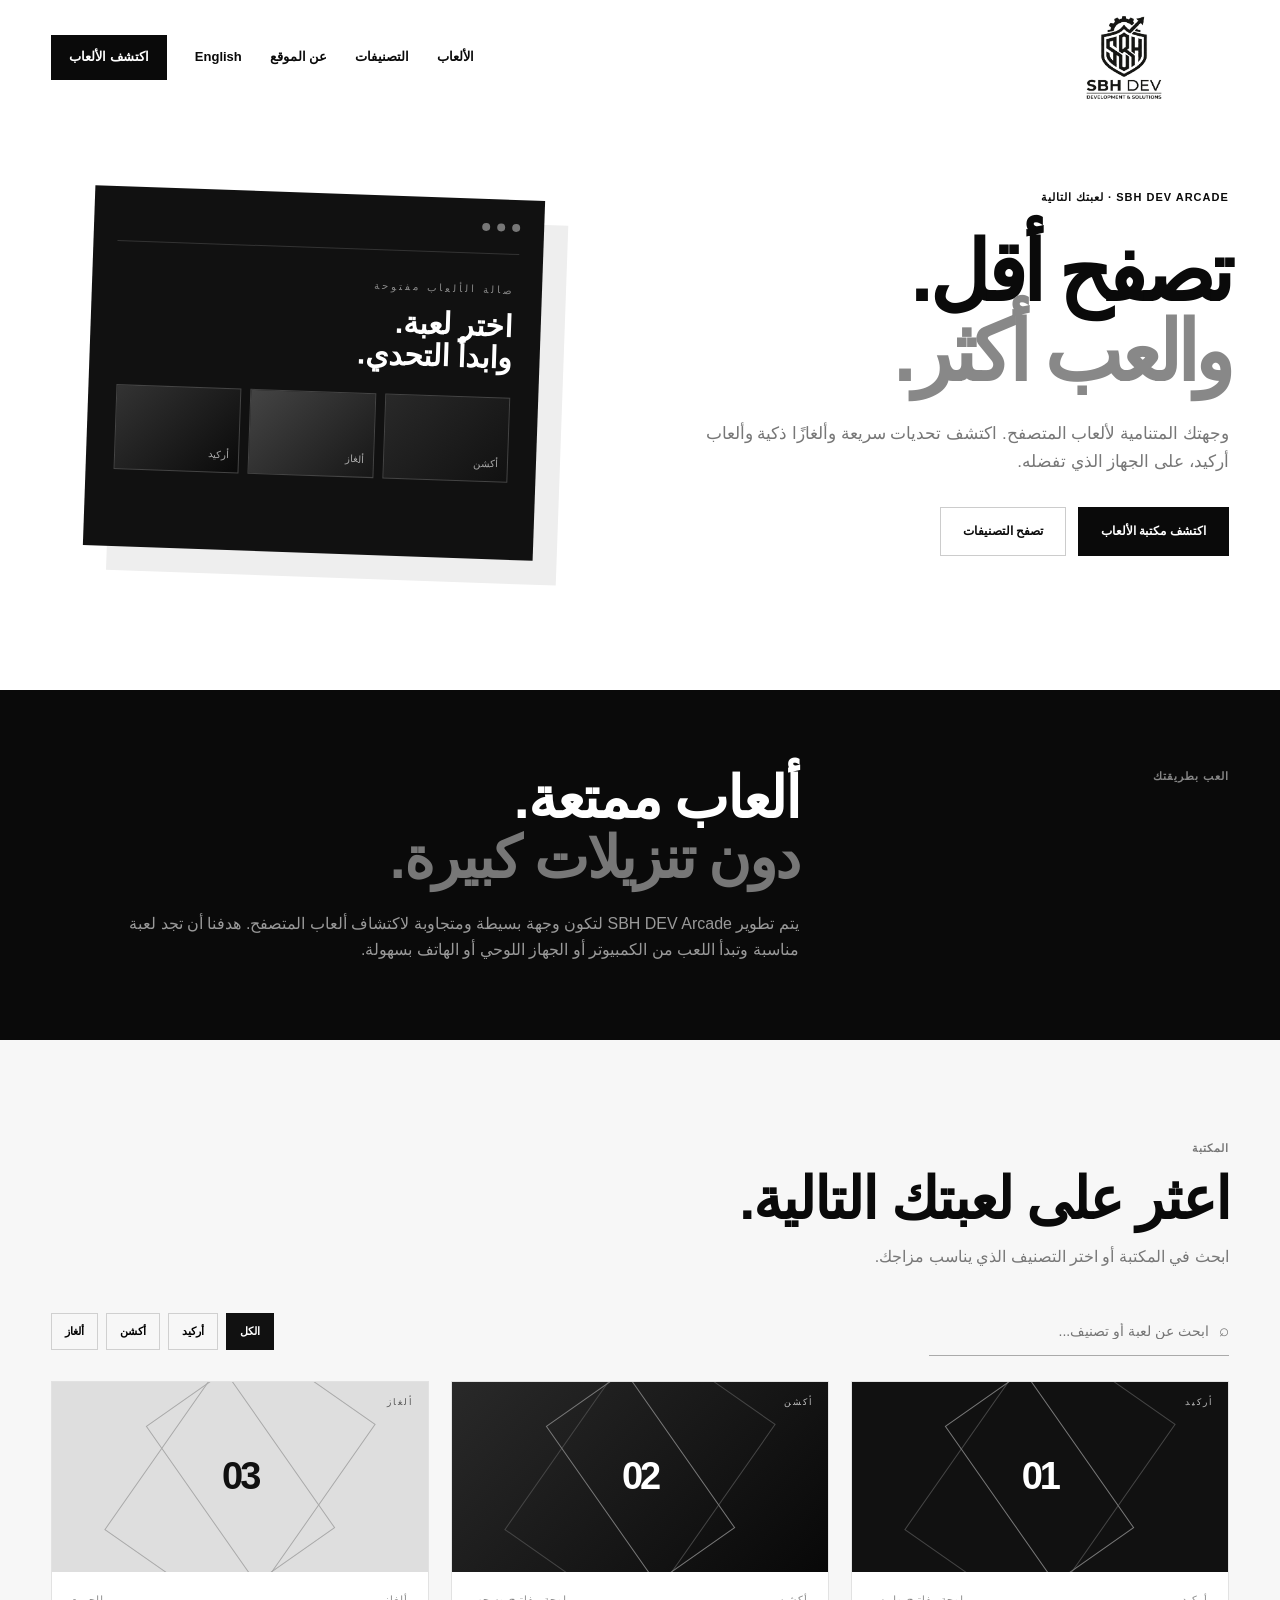
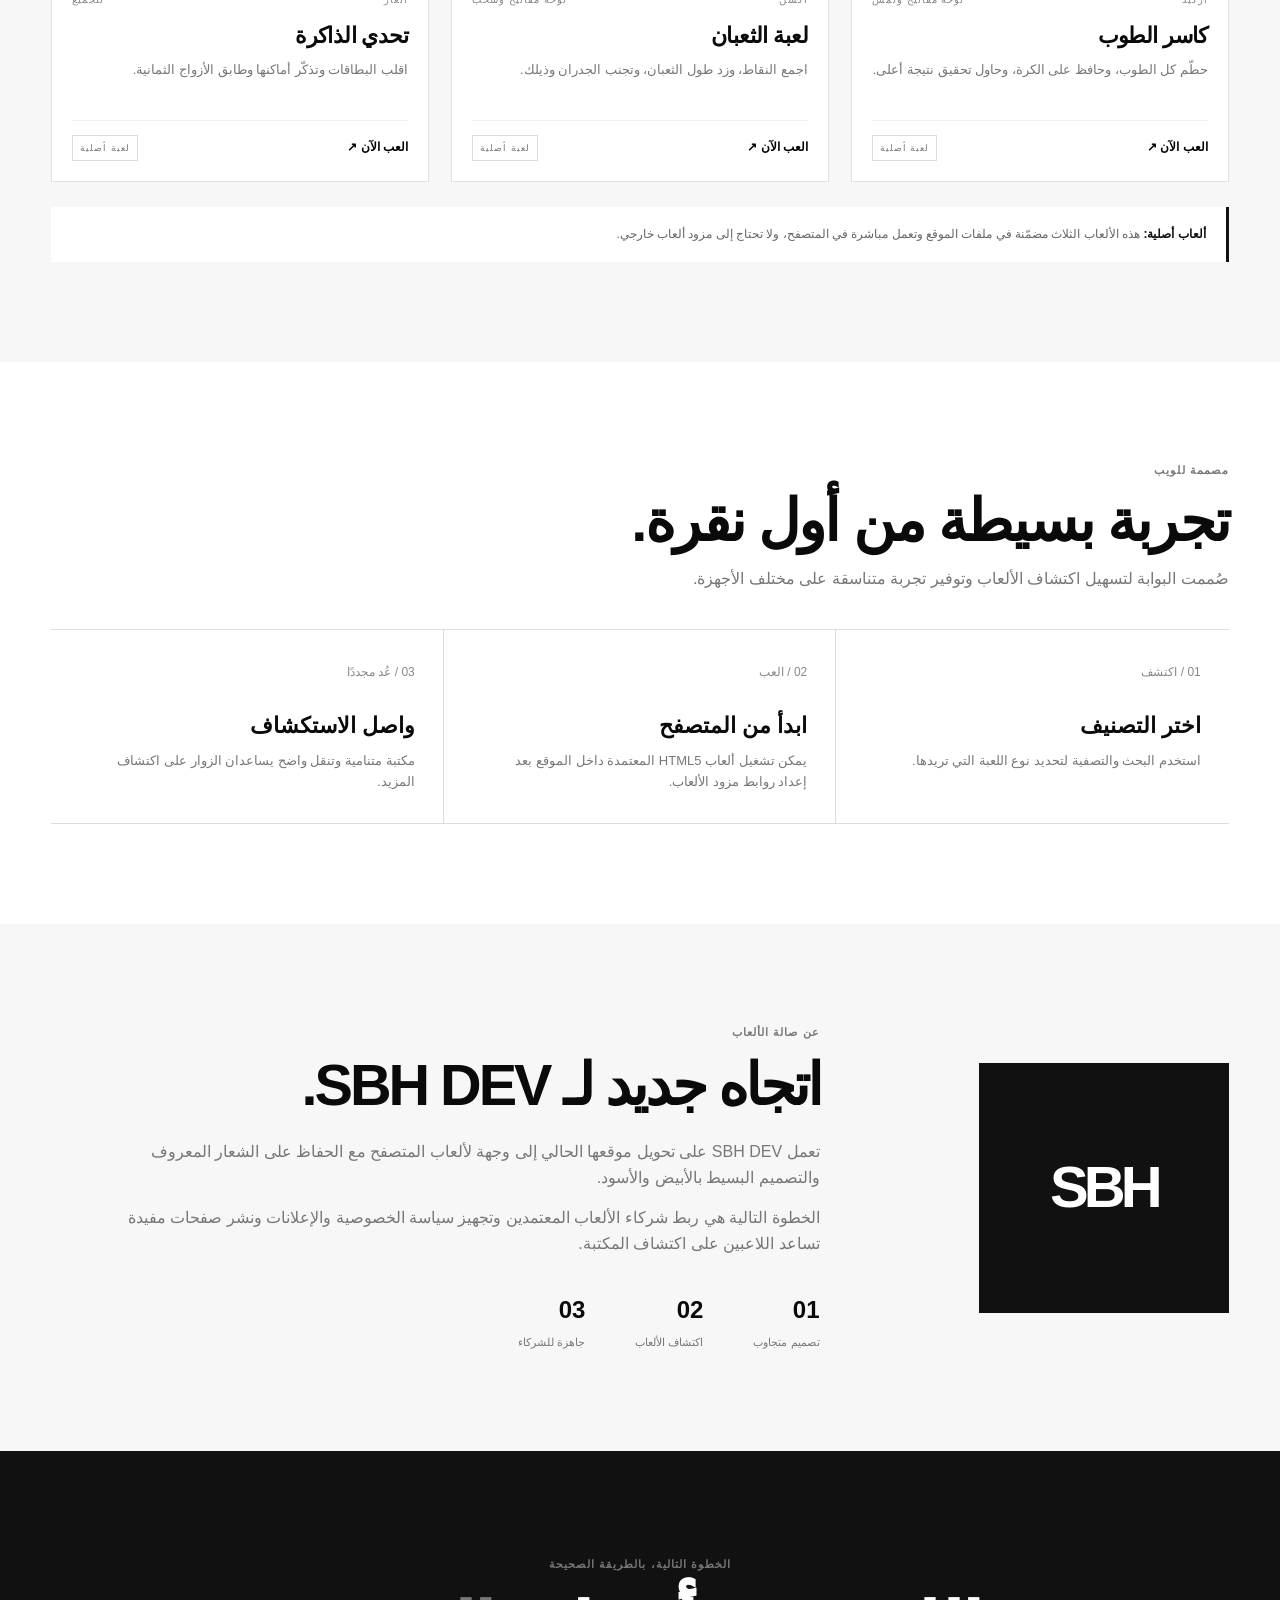
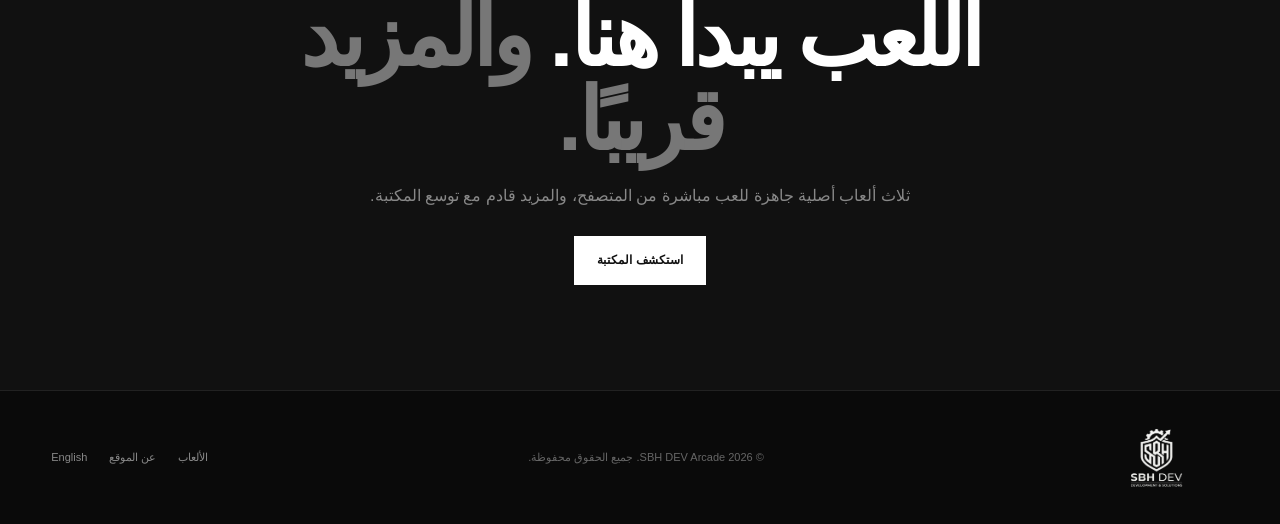
==== commit a07c941a: "Add files via upload" ====
--- a/ar.html
+++ b/ar.html
@@ -24,20 +24,18 @@
 <section id="games" class="section games-section"><div class="container">
 <div class="section-heading"><p class="section-label">المكتبة</p><h2>اعثر على لعبتك التالية.</h2><p>ابحث في المكتبة أو اختر التصنيف الذي يناسب مزاجك.</p></div>
 <div class="game-toolbar"><label class="search-wrap"><span aria-hidden="true">⌕</span><input id="gameSearch" type="search" placeholder="ابحث عن لعبة أو تصنيف..." aria-label="البحث عن الألعاب"></label>
-<div class="filters" role="group" aria-label="تصفية الألعاب"><button class="filter-btn active" data-filter="all">الكل</button><button class="filter-btn" data-filter="arcade">أركيد</button><button class="filter-btn" data-filter="action">أكشن</button><button class="filter-btn" data-filter="puzzle">ألغاز</button><button class="filter-btn" data-filter="racing">سباق</button></div></div>
+<div class="filters" role="group" aria-label="تصفية الألعاب"><button class="filter-btn active" data-filter="all">الكل</button><button class="filter-btn" data-filter="arcade">أركيد</button><button class="filter-btn" data-filter="action">أكشن</button><button class="filter-btn" data-filter="puzzle">ألغاز</button></div></div>
 <div class="games-grid" id="gamesGrid">
-<article class="game-card" data-category="arcade" data-search="arcade quick reflex score challenge أركيد سرعة تحدي"><div class="game-art"><span class="art-category">أركيد</span><span class="art-mark">01</span></div><div class="game-info"><div class="game-meta"><span>أركيد</span><span>جولة سريعة</span></div><h3>واجهة الأركيد</h3><p>مساحة لألعاب سريعة قابلة لإعادة اللعب وتحديات تحقيق أعلى نتيجة.</p><div class="game-actions"><button class="preview-game" data-title="واجهة الأركيد">عرض مساحة اللعبة ↗</button><span class="slot-badge">مساحة مزود</span></div></div></article>
-<article class="game-card" data-category="puzzle" data-search="puzzle logic brain strategy ألغاز ذكاء منطق"><div class="game-art light"><span class="art-category">ألغاز</span><span class="art-mark">02</span></div><div class="game-info"><div class="game-meta"><span>ألغاز</span><span>فكر بذكاء</span></div><h3>ركن الألغاز</h3><p>للباحثين عن الأنماط وحل المشكلات والتحديات الذهنية الممتعة.</p><div class="game-actions"><button class="preview-game" data-title="ركن الألغاز">عرض مساحة اللعبة ↗</button><span class="slot-badge">مساحة مزود</span></div></div></article>
-<article class="game-card" data-category="action" data-search="action skill reflex challenge أكشن مهارة"><div class="game-art gray"><span class="art-category">أكشن</span><span class="art-mark">03</span></div><div class="game-info"><div class="game-meta"><span>أكشن</span><span>اختبر مهارتك</span></div><h3>منطقة الأكشن</h3><p>مكان للألعاب السريعة القائمة على المهارة والتحديات التنافسية القصيرة.</p><div class="game-actions"><button class="preview-game" data-title="منطقة الأكشن">عرض مساحة اللعبة ↗</button><span class="slot-badge">مساحة مزود</span></div></div></article>
-<article class="game-card" data-category="racing" data-search="racing driving speed cars سباق سيارات سرعة"><div class="game-art pale"><span class="art-category">سباق</span><span class="art-mark">04</span></div><div class="game-info"><div class="game-meta"><span>سباق</span><span>تحدى الوقت</span></div><h3>حلبة السباق</h3><p>مساحة لألعاب السباق وتجارب الوقت والتنافس على أفضل النتائج.</p><div class="game-actions"><button class="preview-game" data-title="حلبة السباق">عرض مساحة اللعبة ↗</button><span class="slot-badge">مساحة مزود</span></div></div></article>
-<article class="game-card" data-category="arcade" data-search="classic arcade casual easy play ألعاب خفيفة"><div class="game-art light"><span class="art-category">خفيفة</span><span class="art-mark">05</span></div><div class="game-info"><div class="game-meta"><span>ألعاب خفيفة</span><span>سهلة البدء</span></div><h3>غرفة اللعب الخفيف</h3><p>ألعاب بسيطة للاستراحة، سهلة البدء والاستمتاع بها.</p><div class="game-actions"><button class="preview-game" data-title="غرفة اللعب الخفيف">عرض مساحة اللعبة ↗</button><span class="slot-badge">مساحة مزود</span></div></div></article>
-<article class="game-card" data-category="puzzle" data-search="strategy brain tactics planning استراتيجية تفكير"><div class="game-art"><span class="art-category">استراتيجية</span><span class="art-mark">06</span></div><div class="game-info"><div class="game-meta"><span>استراتيجية</span><span>خطط مسبقًا</span></div><h3>مختبر الاستراتيجية</h3><p>مكان للألعاب التي تتطلب التفكير واتخاذ القرار في كل خطوة.</p><div class="game-actions"><button class="preview-game" data-title="مختبر الاستراتيجية">عرض مساحة اللعبة ↗</button><span class="slot-badge">مساحة مزود</span></div></div></article>
-</div><p id="emptyState" class="empty-state" hidden>لم يتم العثور على ألعاب مطابقة. جرّب البحث أو تصنيفًا آخر.</p>
-<div class="provider-note"><strong>ملاحظة إعداد المكتبة:</strong> هذه مساحات جاهزة لإضافة الألعاب وليست ألعابًا قابلة للعب بعد. يجب ربط ألعاب فعلية عبر مزود يوافق على الموقع ويسمح بالتضمين وتحقيق الدخل. لن نعرض ألعابًا غير مرخصة على أنها تعمل بالفعل.</div>
+<article class="game-card" data-category="arcade" data-game-url="games/brick-breaker.html" data-search="brick breaker breakout ball paddle arcade كسر الطوب"><div class="game-art"><span class="art-category">أركيد</span><span class="art-mark">01</span></div><div class="game-info"><div class="game-meta"><span>أركيد</span><span>لوحة مفاتيح ولمس</span></div><h3>كاسر الطوب</h3><p>حطّم كل الطوب، وحافظ على الكرة، وحاول تحقيق نتيجة أعلى.</p><div class="game-actions"><button class="preview-game" data-title="كاسر الطوب">العب الآن ↗</button><span class="slot-badge">لعبة أصلية</span></div></div></article>
+<article class="game-card" data-category="action" data-game-url="games/snake.html" data-search="snake classic action reflex mobile touch ثعبان"><div class="game-art gray"><span class="art-category">أكشن</span><span class="art-mark">02</span></div><div class="game-info"><div class="game-meta"><span>أكشن</span><span>لوحة مفاتيح وسحب</span></div><h3>لعبة الثعبان</h3><p>اجمع النقاط، وزد طول الثعبان، وتجنب الجدران وذيلك.</p><div class="game-actions"><button class="preview-game" data-title="لعبة الثعبان">العب الآن ↗</button><span class="slot-badge">لعبة أصلية</span></div></div></article>
+<article class="game-card" data-category="puzzle" data-game-url="games/memory-match.html" data-search="memory match pairs brain puzzle cards ذاكرة أزواج"><div class="game-art light"><span class="art-category">ألغاز</span><span class="art-mark">03</span></div><div class="game-info"><div class="game-meta"><span>ألغاز</span><span>للجميع</span></div><h3>تحدي الذاكرة</h3><p>اقلب البطاقات وتذكّر أماكنها وطابق الأزواج الثمانية.</p><div class="game-actions"><button class="preview-game" data-title="تحدي الذاكرة">العب الآن ↗</button><span class="slot-badge">لعبة أصلية</span></div></div></article>
+</div>
+<p id="emptyState" class="empty-state" hidden>لم يتم العثور على ألعاب مطابقة. جرّب البحث أو تصنيفًا آخر.</p>
+<div class="provider-note"><strong>ألعاب أصلية:</strong> هذه الألعاب الثلاث مضمّنة في ملفات الموقع وتعمل مباشرة في المتصفح، ولا تحتاج إلى مزود ألعاب خارجي.</div>
 </div></section>
 <section id="categories" class="section how-section"><div class="container"><div class="section-heading"><p class="section-label">مصممة للويب</p><h2>تجربة بسيطة من أول نقرة.</h2><p>صُممت البوابة لتسهيل اكتشاف الألعاب وتوفير تجربة متناسقة على مختلف الأجهزة.</p></div><div class="steps-grid"><article class="step"><span class="step-number">01 / اكتشف</span><h3>اختر التصنيف</h3><p>استخدم البحث والتصفية لتحديد نوع اللعبة التي تريدها.</p></article><article class="step"><span class="step-number">02 / العب</span><h3>ابدأ من المتصفح</h3><p>يمكن تشغيل ألعاب HTML5 المعتمدة داخل الموقع بعد إعداد روابط مزود الألعاب.</p></article><article class="step"><span class="step-number">03 / عُد مجددًا</span><h3>واصل الاستكشاف</h3><p>مكتبة متنامية وتنقل واضح يساعدان الزوار على اكتشاف المزيد.</p></article></div></div></section>
 <section id="about" class="section about"><div class="container about-grid"><div class="about-number"><span>SBH</span></div><div class="about-content"><p class="section-label">عن صالة الألعاب</p><h2>اتجاه جديد لـ SBH DEV.</h2><p>تعمل SBH DEV على تحويل موقعها الحالي إلى وجهة لألعاب المتصفح مع الحفاظ على الشعار المعروف والتصميم البسيط بالأبيض والأسود.</p><p>الخطوة التالية هي ربط شركاء الألعاب المعتمدين وتجهيز سياسة الخصوصية والإعلانات ونشر صفحات مفيدة تساعد اللاعبين على اكتشاف المكتبة.</p><div class="about-stats"><div><strong>01</strong><span>تصميم متجاوب</span></div><div><strong>02</strong><span>اكتشاف الألعاب</span></div><div><strong>03</strong><span>جاهزة للشركاء</span></div></div></div></div></section>
-<section class="contact"><div class="container contact-container"><p class="section-label">الخطوة التالية، بالطريقة الصحيحة</p><h2>اللعب يبدأ هنا.<span> والمزيد قريبًا.</span></h2><p>نعمل على تجهيز المكتبة وربط مزودي الألعاب. تابعنا مع توسع المجموعة.</p><a href="#games" class="button">استكشف المكتبة</a></div></section>
+<section class="contact"><div class="container contact-container"><p class="section-label">الخطوة التالية، بالطريقة الصحيحة</p><h2>اللعب يبدأ هنا.<span> والمزيد قريبًا.</span></h2><p>ثلاث ألعاب أصلية جاهزة للعب مباشرة من المتصفح، والمزيد قادم مع توسع المكتبة.</p><a href="#games" class="button">استكشف المكتبة</a></div></section>
 </main>
 <footer class="footer"><div class="container footer-container"><a href="#home" class="logo"><img src="White.png" alt="SBH DEV"></a><p>© <span id="year"></span> SBH DEV Arcade. جميع الحقوق محفوظة.</p><div class="footer-links"><a href="#games">الألعاب</a><a href="#about">عن الموقع</a><a href="index.html">English</a></div></div></footer>
 <div class="modal" id="gameModal" role="dialog" aria-modal="true" aria-labelledby="modalTitle"><div class="modal-panel"><div class="modal-head"><h2 id="modalTitle">مساحة اللعبة</h2><button class="modal-close" id="modalClose" aria-label="إغلاق">×</button></div><div class="game-frame-wrap" id="gameFrameWrap"><div class="modal-message"><h3>لم يتم ربط مزود الألعاب بعد</h3><p>هذه المساحة جاهزة لتضمين لعبة HTML5 معتمدة. بعد موافقة مزود الألعاب على الموقع، أضف رابط اللعبة المسموح به إلى إعدادات المكتبة ليتم عرضها هنا.</p><code>رابط المزود ← عنصر المكتبة ← لعبة مضمّنة</code></div></div></div></div>
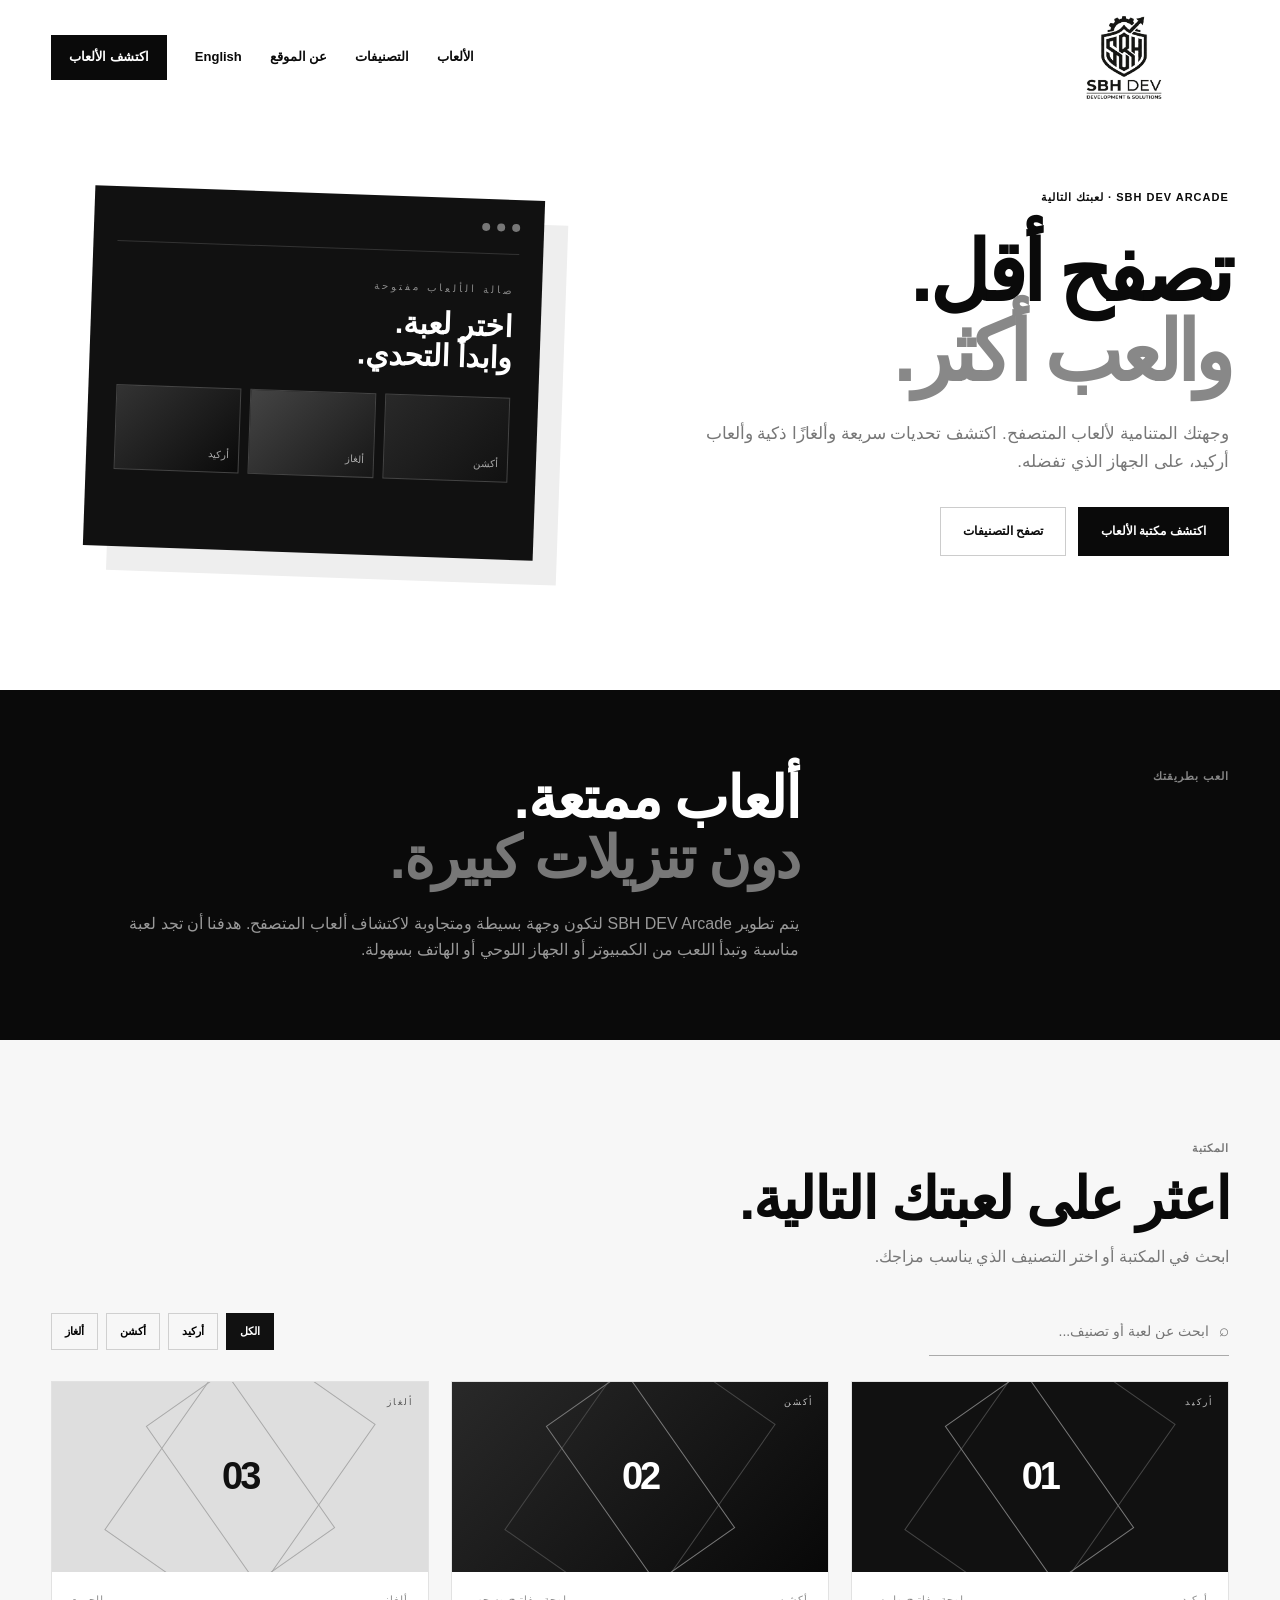
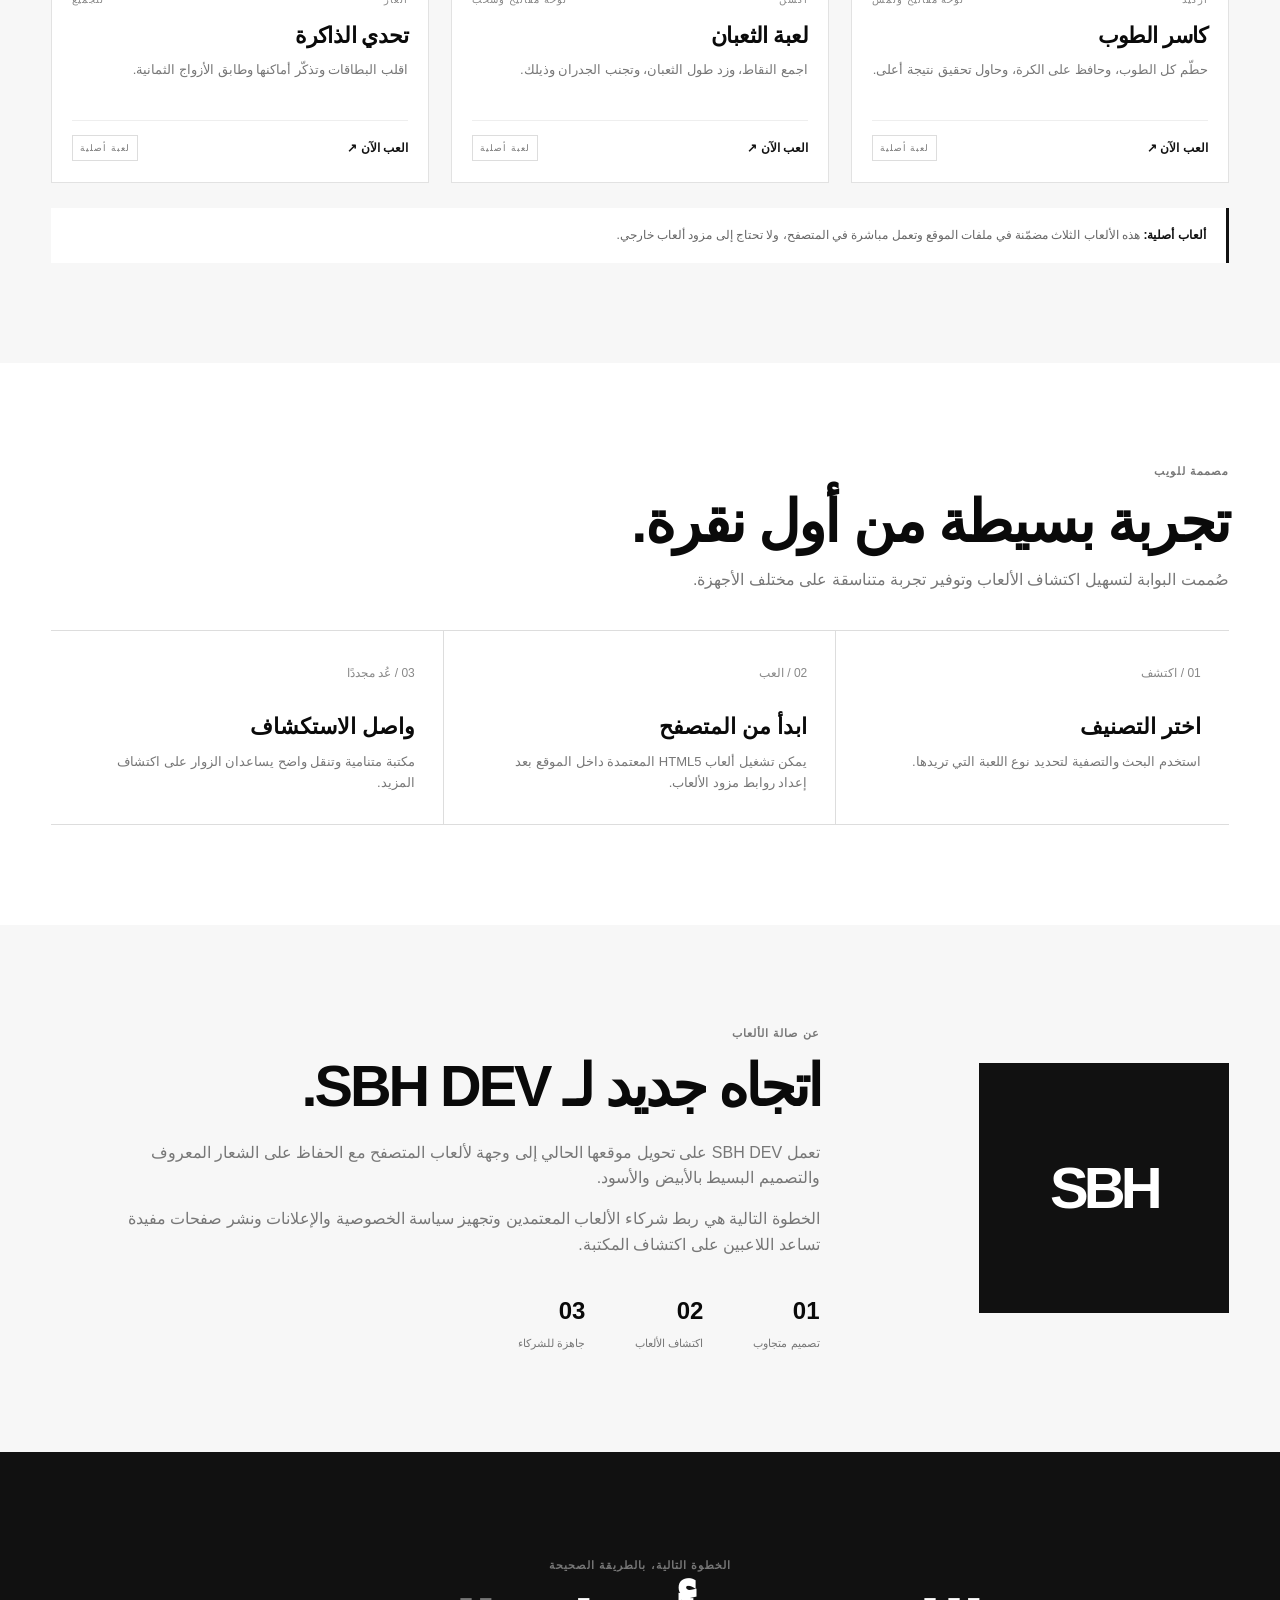
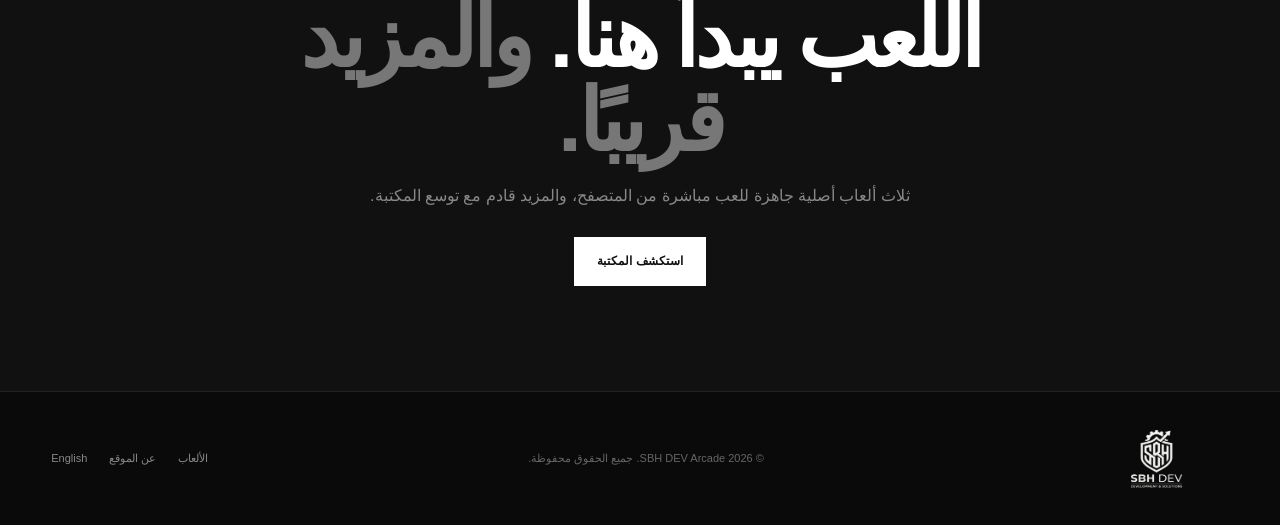
==== commit 76b34bae: "Add files via upload" ====
--- a/ar.html
+++ b/ar.html
@@ -26,9 +26,9 @@
 <div class="game-toolbar"><label class="search-wrap"><span aria-hidden="true">⌕</span><input id="gameSearch" type="search" placeholder="ابحث عن لعبة أو تصنيف..." aria-label="البحث عن الألعاب"></label>
 <div class="filters" role="group" aria-label="تصفية الألعاب"><button class="filter-btn active" data-filter="all">الكل</button><button class="filter-btn" data-filter="arcade">أركيد</button><button class="filter-btn" data-filter="action">أكشن</button><button class="filter-btn" data-filter="puzzle">ألغاز</button></div></div>
 <div class="games-grid" id="gamesGrid">
-<article class="game-card" data-category="arcade" data-game-url="games/brick-breaker.html" data-search="brick breaker breakout ball paddle arcade كسر الطوب"><div class="game-art"><span class="art-category">أركيد</span><span class="art-mark">01</span></div><div class="game-info"><div class="game-meta"><span>أركيد</span><span>لوحة مفاتيح ولمس</span></div><h3>كاسر الطوب</h3><p>حطّم كل الطوب، وحافظ على الكرة، وحاول تحقيق نتيجة أعلى.</p><div class="game-actions"><button class="preview-game" data-title="كاسر الطوب">العب الآن ↗</button><span class="slot-badge">لعبة أصلية</span></div></div></article>
-<article class="game-card" data-category="action" data-game-url="games/snake.html" data-search="snake classic action reflex mobile touch ثعبان"><div class="game-art gray"><span class="art-category">أكشن</span><span class="art-mark">02</span></div><div class="game-info"><div class="game-meta"><span>أكشن</span><span>لوحة مفاتيح وسحب</span></div><h3>لعبة الثعبان</h3><p>اجمع النقاط، وزد طول الثعبان، وتجنب الجدران وذيلك.</p><div class="game-actions"><button class="preview-game" data-title="لعبة الثعبان">العب الآن ↗</button><span class="slot-badge">لعبة أصلية</span></div></div></article>
-<article class="game-card" data-category="puzzle" data-game-url="games/memory-match.html" data-search="memory match pairs brain puzzle cards ذاكرة أزواج"><div class="game-art light"><span class="art-category">ألغاز</span><span class="art-mark">03</span></div><div class="game-info"><div class="game-meta"><span>ألغاز</span><span>للجميع</span></div><h3>تحدي الذاكرة</h3><p>اقلب البطاقات وتذكّر أماكنها وطابق الأزواج الثمانية.</p><div class="game-actions"><button class="preview-game" data-title="تحدي الذاكرة">العب الآن ↗</button><span class="slot-badge">لعبة أصلية</span></div></div></article>
+<article class="game-card" data-category="arcade" data-game-url="games/brick-breaker.html" data-search="brick breaker breakout ball paddle arcade كسر الطوب"><div class="game-art"><span class="art-category">أركيد</span><span class="art-mark">01</span></div><div class="game-info"><div class="game-meta"><span>أركيد</span><span>لوحة مفاتيح ولمس</span></div><h3>كاسر الطوب</h3><p>حطّم كل الطوب، وحافظ على الكرة، وحاول تحقيق نتيجة أعلى.</p><div class="game-actions"><a class="preview-game" href="games/brick-breaker.html" data-title="كاسر الطوب">العب الآن ↗</a><span class="slot-badge">لعبة أصلية</span></div></div></article>
+<article class="game-card" data-category="action" data-game-url="games/snake.html" data-search="snake classic action reflex mobile touch ثعبان"><div class="game-art gray"><span class="art-category">أكشن</span><span class="art-mark">02</span></div><div class="game-info"><div class="game-meta"><span>أكشن</span><span>لوحة مفاتيح وسحب</span></div><h3>لعبة الثعبان</h3><p>اجمع النقاط، وزد طول الثعبان، وتجنب الجدران وذيلك.</p><div class="game-actions"><a class="preview-game" href="games/snake.html" data-title="لعبة الثعبان">العب الآن ↗</a><span class="slot-badge">لعبة أصلية</span></div></div></article>
+<article class="game-card" data-category="puzzle" data-game-url="games/memory-match.html" data-search="memory match pairs brain puzzle cards ذاكرة أزواج"><div class="game-art light"><span class="art-category">ألغاز</span><span class="art-mark">03</span></div><div class="game-info"><div class="game-meta"><span>ألغاز</span><span>للجميع</span></div><h3>تحدي الذاكرة</h3><p>اقلب البطاقات وتذكّر أماكنها وطابق الأزواج الثمانية.</p><div class="game-actions"><a class="preview-game" href="games/memory-match.html" data-title="تحدي الذاكرة">العب الآن ↗</a><span class="slot-badge">لعبة أصلية</span></div></div></article>
 </div>
 <p id="emptyState" class="empty-state" hidden>لم يتم العثور على ألعاب مطابقة. جرّب البحث أو تصنيفًا آخر.</p>
 <div class="provider-note"><strong>ألعاب أصلية:</strong> هذه الألعاب الثلاث مضمّنة في ملفات الموقع وتعمل مباشرة في المتصفح، ولا تحتاج إلى مزود ألعاب خارجي.</div>
@@ -38,6 +38,6 @@
 <section class="contact"><div class="container contact-container"><p class="section-label">الخطوة التالية، بالطريقة الصحيحة</p><h2>اللعب يبدأ هنا.<span> والمزيد قريبًا.</span></h2><p>ثلاث ألعاب أصلية جاهزة للعب مباشرة من المتصفح، والمزيد قادم مع توسع المكتبة.</p><a href="#games" class="button">استكشف المكتبة</a></div></section>
 </main>
 <footer class="footer"><div class="container footer-container"><a href="#home" class="logo"><img src="White.png" alt="SBH DEV"></a><p>© <span id="year"></span> SBH DEV Arcade. جميع الحقوق محفوظة.</p><div class="footer-links"><a href="#games">الألعاب</a><a href="#about">عن الموقع</a><a href="index.html">English</a></div></div></footer>
-<div class="modal" id="gameModal" role="dialog" aria-modal="true" aria-labelledby="modalTitle"><div class="modal-panel"><div class="modal-head"><h2 id="modalTitle">مساحة اللعبة</h2><button class="modal-close" id="modalClose" aria-label="إغلاق">×</button></div><div class="game-frame-wrap" id="gameFrameWrap"><div class="modal-message"><h3>لم يتم ربط مزود الألعاب بعد</h3><p>هذه المساحة جاهزة لتضمين لعبة HTML5 معتمدة. بعد موافقة مزود الألعاب على الموقع، أضف رابط اللعبة المسموح به إلى إعدادات المكتبة ليتم عرضها هنا.</p><code>رابط المزود ← عنصر المكتبة ← لعبة مضمّنة</code></div></div></div></div>
+<div class="modal" id="gameModal" role="dialog" aria-modal="true" aria-labelledby="modalTitle"><div class="modal-panel"><div class="modal-head"><h2 id="modalTitle">مساحة اللعبة</h2><button class="modal-close" id="modalClose" aria-label="إغلاق">×</button></div><div class="game-frame-wrap" id="gameFrameWrap"><div class="modal-message"><h3>اختر لعبة للبدء</h3><p>هذه ألعاب HTML5 أصلية تعمل مباشرة في المتصفح ولا تحتاج إلى مزود ألعاب خارجي.</p><code>رابط المزود ← عنصر المكتبة ← لعبة مضمّنة</code></div></div></div></div>
 <script src="games.js"></script>
 </body></html>
--- a/style.css
+++ b/style.css
@@ -42,3 +42,8 @@
 [dir=rtl] body{font-family:Arial,Tahoma,sans-serif}[dir=rtl] .section-label,[dir=rtl] .eyebrow{letter-spacing:1px}[dir=rtl] .intro-grid,[dir=rtl] .about-grid{direction:rtl}[dir=rtl] .step+.step{border-left:0;border-right:1px solid #ddd;padding-left:0;padding-right:28px}[dir=rtl] .provider-note{border-left:0;border-right:3px solid #111}[dir=rtl] .game-art .art-category{left:auto;right:14px}
 @media(max-width:900px){.nav-links{display:none;position:absolute;top:100%;left:0;right:0;background:white;padding:15px 4%;border-top:1px solid #ddd;border-bottom:1px solid #ddd;flex-direction:column;align-items:stretch;gap:0}.nav-links.active{display:flex}.nav-links a{padding:13px 4px;border-bottom:1px solid #eee}.nav-links a:last-child{border-bottom:0}.menu-toggle{display:flex}.menu-toggle.active span:nth-child(1){transform:translateY(7px) rotate(45deg)}.menu-toggle.active span:nth-child(2){opacity:0}.menu-toggle.active span:nth-child(3){transform:translateY(-7px) rotate(-45deg)}.hero{min-height:auto;padding:145px 0 80px}.hero-container{grid-template-columns:1fr;gap:55px}.hero-visual{justify-content:flex-start}.hero-card{max-width:520px}.intro-grid,.about-grid{grid-template-columns:1fr;gap:28px}.games-grid{grid-template-columns:repeat(2,minmax(0,1fr))}.about-number{width:180px;height:180px}.steps-grid{grid-template-columns:1fr}.step,.step+.step{padding:24px 0;border-left:0;border-right:0;border-bottom:1px solid #ddd}.step:last-child{border-bottom:0}}
 @media(max-width:600px){.section{padding:70px 0}.nav-container{min-height:90px}.logo img{width:160px}.hero{padding-top:120px}.hero h1{font-size:clamp(46px,12vw,62px);letter-spacing:-3px}.hero-description{font-size:15px}.hero-card{min-height:300px;box-shadow:14px 14px 0 #eee}.preview-title{font-size:25px}.preview-tile{height:70px}.intro{padding:60px 0}.games-grid{grid-template-columns:1fr}.game-art{height:185px}.game-toolbar{align-items:stretch}.search-wrap{width:100%}.filters{width:100%}.filter-btn{flex:1}.about-stats{gap:25px}.contact{padding:75px 0}.contact h2{letter-spacing:-2px}.footer-container{flex-direction:column;text-align:center}.footer-links{justify-content:center}.modal{padding:10px}.game-frame-wrap{min-height:260px;aspect-ratio:4/3}}
+
+/* Play links remain usable even if JavaScript fails to load. */
+.game-actions .preview-game{display:inline-block;border:0;background:none;color:#111;font-size:12px;font-weight:700;text-decoration:none;cursor:pointer;padding:4px 0}
+.game-actions .preview-game:hover{text-decoration:underline;text-underline-offset:4px}
+.game-actions .preview-game:focus-visible{outline:2px solid #111;outline-offset:4px}
